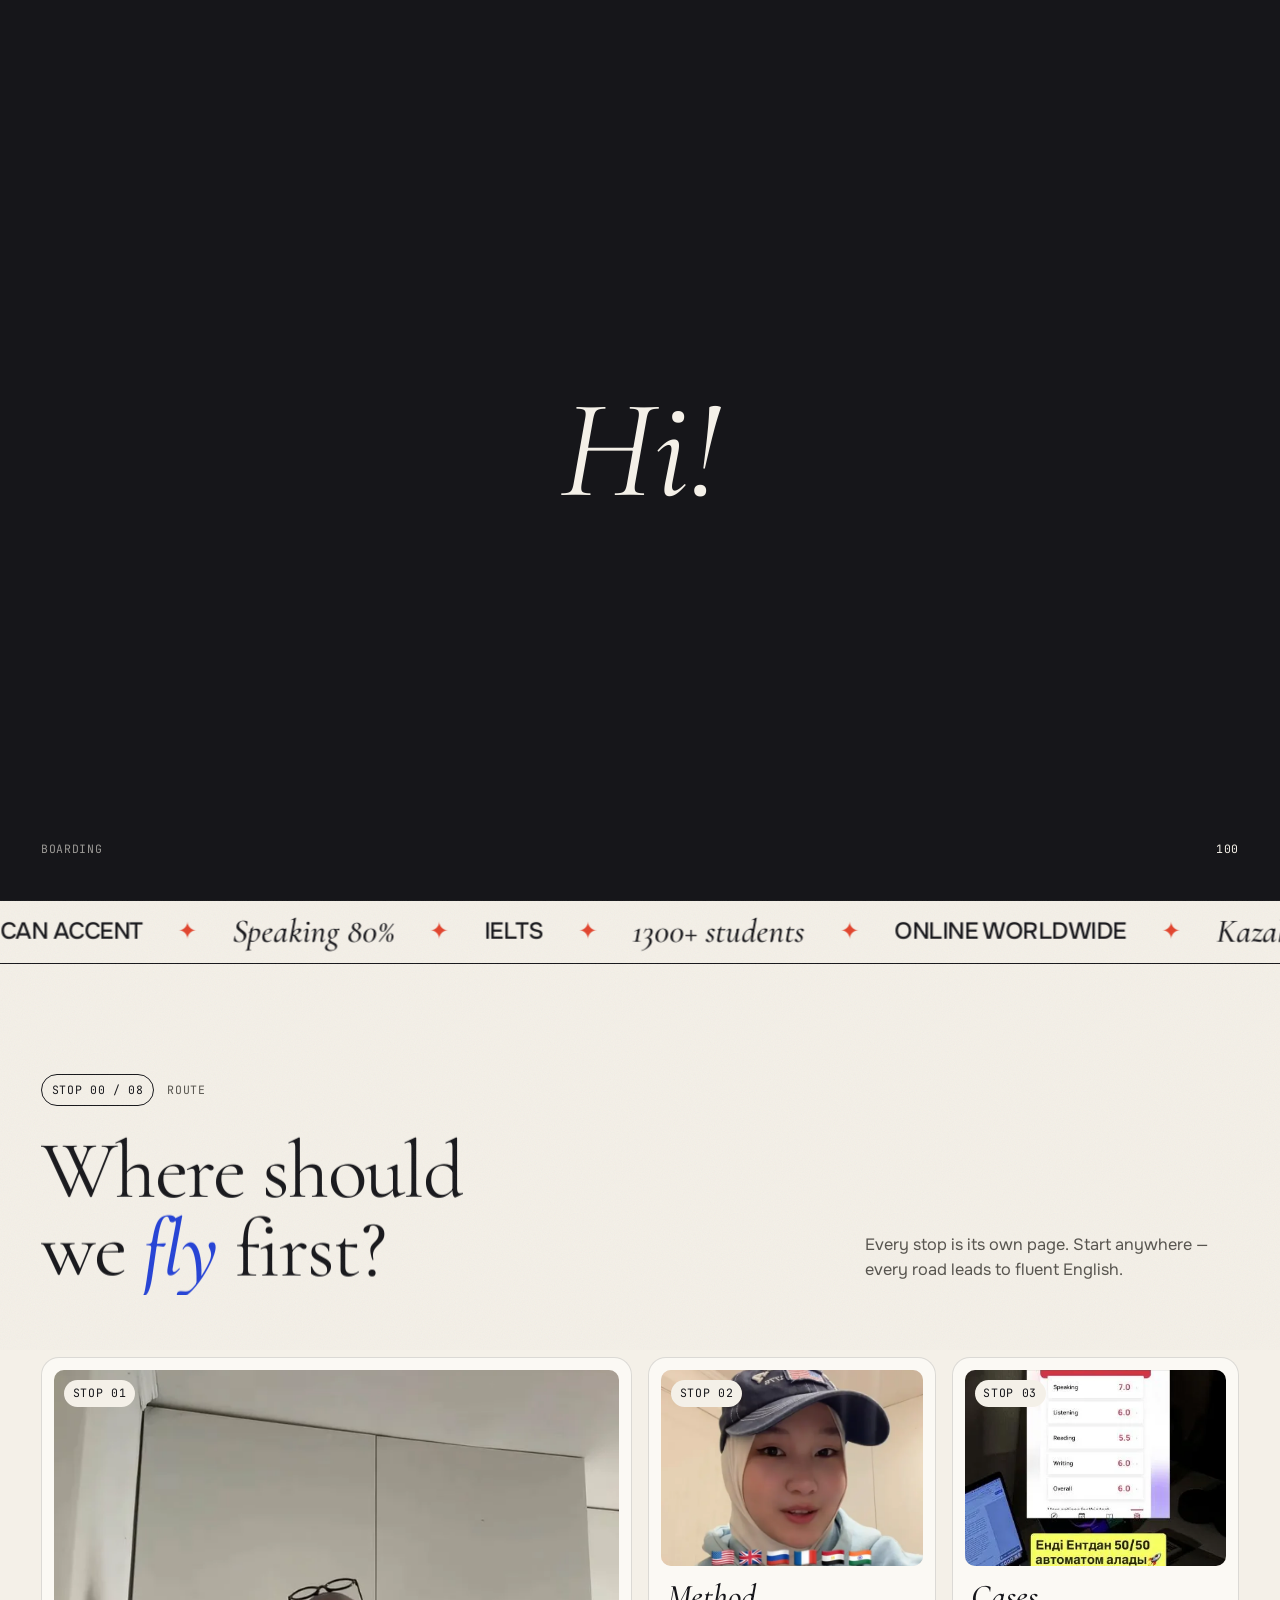
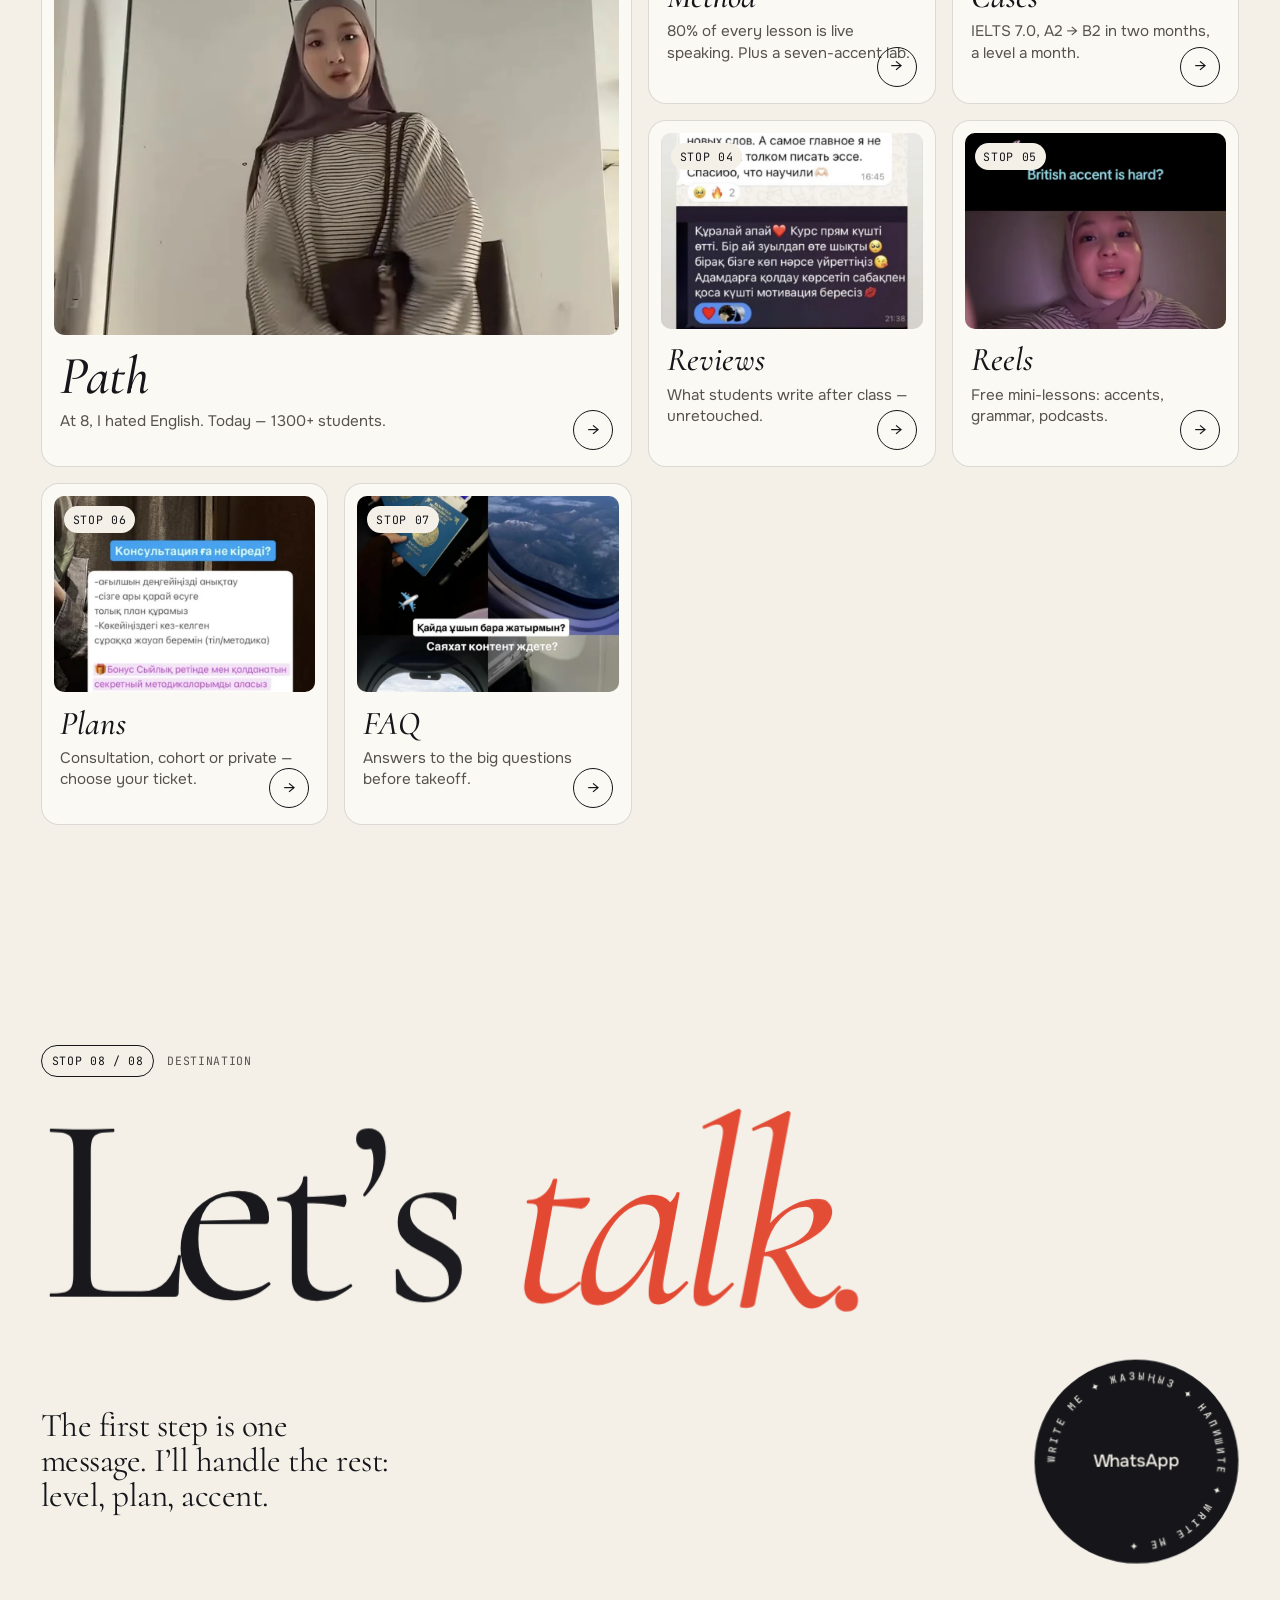
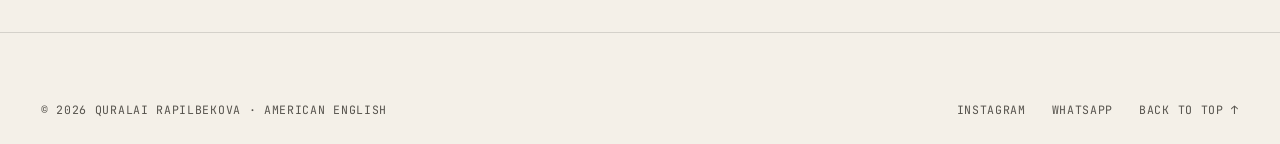
==== index.html @ 3e8ac433 "Quralai portfolio site: multi-page, EN/RU/KZ, cases and reviews Co-Authored-By: Claude Opus 5.5 <nor" ====
<!doctype html>
<html lang="en" data-lang="en">
<head>
<meta charset="utf-8">
<meta name="viewport" content="width=device-width, initial-scale=1">
<title>Quralai — American English coach</title>
<meta name="description" content="Құралай Рапилбекова — преподаватель американского английского. 1300+ учеников по всему миру, 80% урока — живая речь. Консультации, потоки, индивидуальные занятия онлайн.">
<meta property="og:title" content="Quralai — American English coach">
<meta property="og:description" content="Американский английский, на котором вы наконец заговорите. 1300+ учеников, 7 языков, онлайн по всему миру.">
<meta property="og:image" content="assets/img/hero-portrait.webp">
<meta name="theme-color" content="#F4F0E8">
<link rel="icon" href="data:image/svg+xml,%3Csvg xmlns='http://www.w3.org/2000/svg' viewBox='0 0 64 64'%3E%3Crect width='64' height='64' rx='32' fill='%2316161A'/%3E%3Ctext x='32' y='44' text-anchor='middle' font-family='Georgia' font-style='italic' font-size='38' fill='%23F4F0E8'%3EQ%3C/text%3E%3C/svg%3E">
<link rel="preconnect" href="https://fonts.googleapis.com">
<link rel="preconnect" href="https://fonts.gstatic.com" crossorigin>
<link href="https://fonts.googleapis.com/css2?family=Caveat:wght@500;700&family=Cormorant:ital,wght@0,400;0,500;0,600;1,400;1,500;1,600&family=JetBrains+Mono:wght@400;500&family=Onest:wght@400;500;600&display=swap" rel="stylesheet">
<script src="assets/js/hide-netlify-badge.js"></script>
<link rel="stylesheet" href="assets/css/style.css?v=8">
</head>
<body class="is-loading">
<span id="page-top"></span>
<div class="curtain" aria-hidden="true"><span class="curtain__word serif-i">Quralai</span></div>


<!-- ============ PRELOADER: greetings ============ -->
<div class="loader" aria-hidden="true">
  <div class="loader__word"><span data-greet>Сәлем</span></div>
  <div class="loader__meta mono"><span>Boarding</span><span class="loader__count">00</span></div>
</div>

<!-- ============ CURSOR ============ -->
<div class="cursor" aria-hidden="true">
  <div class="cursor__ring">
    <svg class="cursor__orbit" viewBox="0 0 120 120"><defs><path id="orbitPath" d="M60,60 m-46,0 a46,46 0 1,1 92,0 a46,46 0 1,1 -92,0"/></defs><text><textPath href="#orbitPath">hello · сәлем · привет · bonjour · hola · hello · сәлем ·</textPath></text></svg>
    <span class="cursor__label"></span>
  </div>
  <div class="cursor__dot"></div>
</div>

<!-- ============ BACKGROUND GLOBE ============ -->
<div class="globe" aria-hidden="true"><canvas id="globe"></canvas></div>
<div class="grain" aria-hidden="true"></div>

<!-- ============ NAV ============ -->
<header class="nav">
  <a href="index.html" class="nav__logo" data-cursor="наверх"><span class="serif-i">Quralai</span><sup class="mono">EN-US</sup></a>
  <nav class="nav__links" aria-label="Разделы">
    <a data-i18n="t0" href="path.html" data-n="01">Путь</a>
    <a data-i18n="t1" href="method.html" data-n="02">Метод</a>
    <a data-i18n="t2" href="cases.html" data-n="03">Кейсы</a>
    <a data-i18n="t3" href="reviews.html" data-n="04">Отзывы</a>
    <a href="reels.html" data-n="05">Reels</a>
    <a data-i18n="t4" href="formats.html" data-n="06">Форматы</a>
    <a href="faq.html" data-n="07">FAQ</a>
  </nav>
  <div class="lang" role="group" aria-label="Language"><button data-lang="en" class="is-on" aria-pressed="true">EN</button><button data-lang="ru" aria-pressed="false">RU</button><button data-lang="kz" aria-pressed="false">KZ</button><i class="lang__pill" aria-hidden="true"></i></div>
  <a class="btn btn--ink btn--sm nav__cta magnetic" href="https://wa.me/77477490495?text=%D0%97%D0%B4%D1%80%D0%B0%D0%B2%D1%81%D1%82%D0%B2%D1%83%D0%B9%D1%82%D0%B5%2C%20%D0%9A%D1%83%D1%80%D0%B0%D0%BB%D0%B0%D0%B9!%20%D0%A5%D0%BE%D1%87%D1%83%20%D0%B7%D0%B0%D0%BF%D0%B8%D1%81%D0%B0%D1%82%D1%8C%D1%81%D1%8F%20%D0%BD%D0%B0%20%D0%BA%D0%BE%D0%BD%D1%81%D1%83%D0%BB%D1%8C%D1%82%D0%B0%D1%86%D0%B8%D1%8E" target="_blank" rel="noopener" data-cursor="WhatsApp"><span class="roll"><span data-i18n="t5">Записаться</span><span data-i18n="t5">Записаться</span></span><i class="arr">↗</i></a>
  <button class="nav__burger" aria-label="Меню" aria-expanded="false"><span></span><span></span></button>
  <!-- flight progress -->
  <div class="flight" aria-hidden="true">
    <div class="flight__track"><div class="flight__fill"></div></div>
    <svg class="flight__plane" viewBox="0 0 24 24"><path d="M21 16v-2l-8-5V3.5a1.5 1.5 0 0 0-3 0V9l-8 5v2l8-2.5V19l-2 1.5V22l3.5-1 3.5 1v-1.5L13 19v-5.5z"/></svg>
  </div>
</header>
<div class="menu" aria-hidden="true">
  <a data-i18n="t0" href="path.html">Путь</a><a data-i18n="t1" href="method.html">Метод</a><a data-i18n="t2" href="cases.html">Кейсы</a><a data-i18n="t3" href="reviews.html">Отзывы</a><a href="reels.html">Reels</a><a data-i18n="t4" href="formats.html">Форматы</a><a href="faq.html">FAQ</a>
  <a class="menu__wa" href="https://wa.me/77477490495" target="_blank" rel="noopener">WhatsApp ↗</a>
</div>

<main id="smooth">
<!-- ================================================= HERO -->
<section class="hero" id="top" data-globe="hero" data-cursor-mode="hello">
  <div class="hero__meta mono">
    <span>№ 001 — American English coach</span>
    <span data-i18n="t6" class="hero__coords">KZ <i>✈</i> US · онлайн по всему миру</span>
  </div>

  <h1 class="hero__title" aria-label="Quralai">
    <span class="hero__word hero__word--l"><span class="split-chars">Qura</span></span>
    <span class="hero__portrait" data-cursor="сәлем!">
      <span class="hero__ring">
        <svg viewBox="0 0 200 200"><defs><path id="ringPath" d="M100,100 m-88,0 a88,88 0 1,1 176,0 a88,88 0 1,1 -176,0"/></defs><text><textPath href="#ringPath">AMERICAN ENGLISH ✦ 1300+ STUDENTS ✦ 7 LANGUAGES ✦ SINCE AGE 15 ✦ </textPath></text></svg>
      </span>
      <span class="hero__oval"><img src="assets/img/hero-portrait.webp" alt="Құралай Рапилбекова" width="760" height="1089"></span>
      <span data-i18n="t7" class="hero__tag hand">это я, Құралай ✦</span>
    </span>
    <span class="hero__word hero__word--r"><span class="split-chars">lai</span></span>
  </h1>

  <div class="hero__bottom">
    <div class="hero__pitch">
      <p data-i18n="t8" class="hero__lead reveal-lines">Американский английский, на котором вы <em>наконец заговорите.</em></p>
      <p data-i18n="t9" class="hero__sub">Мне 19. Преподаю с 15 лет, обучила 1300+ учеников по всему миру. 80% урока — живая речь, поэтому через месяц вы не «знаете правила», а говорите.</p>
      <div class="hero__ctas">
        <a class="btn btn--ink magnetic" href="formats.html" data-cursor="форматы"><span class="roll"><span data-i18n="t10">Выбрать формат</span><span data-i18n="t10">Выбрать формат</span></span><i class="arr">→</i></a>
        <a class="btn btn--ghost magnetic" href="reels.html" data-cursor="смотреть"><span class="roll"><span data-i18n="t11">Бесплатные уроки</span><span data-i18n="t11">Бесплатные уроки</span></span><i class="arr">▶</i></a>
      </div>
    </div>

    <div class="hero__scroll mono" aria-hidden="true"><span data-i18n="t12">Листайте — начинаем полёт</span><i></i></div>

    <ul class="hero__stats">
      <li><b class="serif-i" data-count="1300" data-suffix="+">0</b><span data-i18n="t13">учеников<br>по всему миру</span></li>
      <li><b class="serif-i" data-count="7">0</b><span data-i18n="t14">языков<br>говорю и учу</span></li>
      <li><b class="serif-i" data-count="17.4" data-decimals="1" data-suffix="k">0</b><span data-i18n="t15">подписчиков<br>в Instagram</span></li>
    </ul>
  </div>

  <!-- floating artefacts -->
  <a class="float float--stamp" href="reels.html" data-depth="0.6" data-cursor="акценты">
    <span class="stamp-photo"><img src="assets/img/reels/DeqsfLrNVRi.webp" alt="" loading="lazy"></span>
    <span data-i18n="t16" class="mono">Гарвард бесплатно? · reels</span>
  </a>
  <div data-i18n="t17" class="float float--note hand" data-depth="1.1">с 8 лет в английском,<br>с 15 — учу других ✦</div>
  <div class="float float--seal" data-depth="0.4">
    <svg viewBox="0 0 160 160"><defs><path id="sealPath" d="M80,80 m-62,0 a62,62 0 1,1 124,0 a62,62 0 1,1 -124,0"/></defs><circle cx="80" cy="80" r="76" fill="none" stroke="currentColor" stroke-width="1.5"/><circle cx="80" cy="80" r="48" fill="none" stroke="currentColor" stroke-width="1" stroke-dasharray="3 4"/><text><textPath href="#sealPath">SPEAKING 80% ✦ APPROVED ✦ SPEAKING 80% ✦ APPROVED ✦</textPath></text><text x="80" y="76" text-anchor="middle" class="seal-big">80%</text><text data-i18n="t18" x="80" y="96" text-anchor="middle" class="seal-small">живой речи</text></svg>
  </div>
</section>

<!-- ================================================= MARQUEE -->
<div class="marquee" aria-hidden="true">
  <div class="marquee__track">
    <span>American accent</span><i>✦</i><span class="serif-i">Speaking 80%</span><i>✦</i><span>IELTS</span><i>✦</i><span data-i18n="t19" class="serif-i">1300+ учеников</span><i>✦</i><span data-i18n="t20">Онлайн по всему миру</span><i>✦</i><span data-i18n="t21" class="serif-i">қазақша / по-русски</span><i>✦</i>
    <span>American accent</span><i>✦</i><span class="serif-i">Speaking 80%</span><i>✦</i><span>IELTS</span><i>✦</i><span data-i18n="t19" class="serif-i">1300+ учеников</span><i>✦</i><span data-i18n="t20">Онлайн по всему миру</span><i>✦</i><span data-i18n="t21" class="serif-i">қазақша / по-русски</span><i>✦</i>
  </div>
</div>

<!-- ================================================= ROUTE (home) -->
<section class="route" id="route" data-globe="path">
  <div class="wrap">
    <div class="sec-head sec-head--split">
      <div>
        <div class="stop mono"><span class="stop__n">Stop 00 / 08</span><span data-i18n="r20">Маршрут</span></div>
        <h2 class="h2 reveal-lines" data-i18n="r21">Куда <em>полетим</em> сначала?</h2>
      </div>
      <p class="sec-head__aside" data-i18n="r22">Каждая остановка — отдельная страница. Начните с любой, все дороги ведут к свободному английскому.</p>
    </div>
    <div class="route__grid">
      <a class="rcard" href="path.html" data-cursor="открыть">
        <span class="rcard__n mono">Stop 01</span>
        <span class="rcard__img"><img src="assets/img/quralai-full-2.webp" alt="" loading="lazy"></span>
        <span class="rcard__t serif-i" data-i18n="r01">Путь</span>
        <span class="rcard__d" data-i18n="r11">В 8 лет я ненавидела английский. Сегодня — 1300+ учеников.</span>
        <span class="rcard__go" aria-hidden="true">→</span>
      </a>
      <a class="rcard" href="method.html" data-cursor="открыть">
        <span class="rcard__n mono">Stop 02</span>
        <span class="rcard__img"><img src="assets/img/reels/DepjRBNNou3.webp" alt="" loading="lazy"></span>
        <span class="rcard__t serif-i" data-i18n="r02">Метод</span>
        <span class="rcard__d" data-i18n="r12">80% урока — живая речь. И лаборатория семи акцентов.</span>
        <span class="rcard__go" aria-hidden="true">→</span>
      </a>
      <a class="rcard" href="cases.html" data-cursor="открыть">
        <span class="rcard__n mono">Stop 03</span>
        <span class="rcard__img"><img src="assets/img/stories/ielts-4.webp" alt="" loading="lazy"></span>
        <span class="rcard__t serif-i" data-i18n="r03">Кейсы</span>
        <span class="rcard__d" data-i18n="r13">IELTS 7.0, A2 → B2 за два месяца, уровень за месяц.</span>
        <span class="rcard__go" aria-hidden="true">→</span>
      </a>
      <a class="rcard" href="reviews.html" data-cursor="открыть">
        <span class="rcard__n mono">Stop 04</span>
        <span class="rcard__img"><img src="assets/img/stories/review-1.webp" alt="" loading="lazy"></span>
        <span class="rcard__t serif-i" data-i18n="r04">Отзывы</span>
        <span class="rcard__d" data-i18n="r14">Что ученики пишут после урока — без ретуши.</span>
        <span class="rcard__go" aria-hidden="true">→</span>
      </a>
      <a class="rcard" href="reels.html" data-cursor="открыть">
        <span class="rcard__n mono">Stop 05</span>
        <span class="rcard__img"><img src="assets/img/reels/DfK4L0IN_va.webp" alt="" loading="lazy"></span>
        <span class="rcard__t serif-i" data-i18n="r05">Reels</span>
        <span class="rcard__d" data-i18n="r15">Бесплатные мини-уроки: акценты, грамматика, подкасты.</span>
        <span class="rcard__go" aria-hidden="true">→</span>
      </a>
      <a class="rcard" href="formats.html" data-cursor="открыть">
        <span class="rcard__n mono">Stop 06</span>
        <span class="rcard__img"><img src="assets/img/stories/consult-2.webp" alt="" loading="lazy"></span>
        <span class="rcard__t serif-i" data-i18n="r06">Форматы</span>
        <span class="rcard__d" data-i18n="r16">Консультация, поток или индивидуально — выберите билет.</span>
        <span class="rcard__go" aria-hidden="true">→</span>
      </a>
      <a class="rcard" href="faq.html" data-cursor="открыть">
        <span class="rcard__n mono">Stop 07</span>
        <span class="rcard__img"><img src="assets/img/stories/vietnam-1.webp" alt="" loading="lazy"></span>
        <span class="rcard__t serif-i" data-i18n="r07">FAQ</span>
        <span class="rcard__d" data-i18n="r17">Ответы на главные вопросы перед стартом.</span>
        <span class="rcard__go" aria-hidden="true">→</span>
      </a>
    </div>
  </div>
</section>

<!-- ================================================= 08 CONTACT -->
<section class="contact" id="contact" data-globe="contact">
  <div class="wrap">
    <div class="stop mono"><span class="stop__n">Stop 08 / 08</span><span data-i18n="t146">Пункт назначения</span></div>
    <h2 class="contact__title"><span class="split-chars">Let’s</span> <em class="split-chars">talk.</em></h2>
    <div class="contact__row">
      <p data-i18n="t147" class="contact__lead">Первый шаг — одно сообщение. Остальное беру на себя: уровень, план, акцент.</p>
      <a class="contact__orb magnetic" href="https://wa.me/77477490495?text=%D0%97%D0%B4%D1%80%D0%B0%D0%B2%D1%81%D1%82%D0%B2%D1%83%D0%B9%D1%82%D0%B5%2C%20%D0%9A%D1%83%D1%80%D0%B0%D0%BB%D0%B0%D0%B9!" target="_blank" rel="noopener" data-cursor="написать">
        <svg viewBox="0 0 200 200" aria-hidden="true"><defs><path id="orbPath" d="M100,100 m-80,0 a80,80 0 1,1 160,0 a80,80 0 1,1 -160,0"/></defs><text><textPath href="#orbPath">WRITE ME ✦ ЖАЗЫҢЫЗ ✦ НАПИШИТЕ ✦ WRITE ME ✦ </textPath></text></svg>
        <span>WhatsApp</span>
      </a>
    </div>
  </div>
  <footer class="foot wrap mono">
    <span>© 2026 Quralai Rapilbekova · American English</span>
    <span class="foot__links"><a href="https://www.instagram.com/rapilbekova_qr/" target="_blank" rel="noopener">Instagram</a><a href="https://wa.me/77477490495" target="_blank" rel="noopener">WhatsApp</a><a data-i18n="t148" href="#page-top">Наверх ↑</a></span>
  </footer>
</section>

</main>

<!-- ============ STORY VIEWER ============ -->
<div class="viewer" id="viewer" aria-hidden="true" role="dialog" aria-label="Сторис">
  <div class="viewer__bg" data-close></div>
  <div class="viewer__card">
    <div class="viewer__bars"></div>
    <div class="viewer__head"><span class="viewer__avatar"><img src="assets/img/reels/DepjRBNNou3.webp" alt=""></span><b>rapilbekova_qr</b><span class="viewer__title mono"></span><button class="viewer__x" data-close aria-label="Закрыть">✕</button></div>
    <img class="viewer__img" alt="">
    <button class="viewer__prev" aria-label="Назад"></button><button class="viewer__next" aria-label="Вперёд"></button>
  </div>
</div>

<!-- ============ VIDEO MODAL ============ -->
<div class="vmodal" id="vmodal" aria-hidden="true" role="dialog" aria-label="Видео">
  <div class="vmodal__bg" data-close></div>
  <div class="vmodal__card">
    <video controls playsinline></video>
    <div class="vmodal__meta"><span class="vmodal__title serif-i"></span><a data-i18n="t149" class="mono vmodal__ig" target="_blank" rel="noopener">Открыть в Instagram ↗</a></div>
    <button class="vmodal__x" data-close aria-label="Закрыть">✕</button>
  </div>
</div>

<script src="assets/js/vendor/gsap.min.js"></script>
<script src="assets/js/vendor/ScrollTrigger.min.js"></script>
<script src="assets/js/vendor/lenis.min.js"></script>
<script src="assets/js/i18n-en.js?v=8"></script>
<script src="assets/js/i18n.js?v=8"></script>
<script src="assets/js/main.js?v=8"></script>
</body>
</html>
---- assets/css/style.css ----
/* =========================================================
   QURALAI — American English coach
   Light editorial · airmail / passport motif · golden ratio
   ========================================================= */

:root {
  --paper: #F4F0E8;
  --paper-2: #ECE6DA;
  --card: #FBF9F4;
  --ink: #16161A;
  --ink-2: #56534D;
  --ink-3: #8C877D;
  --line: rgba(22, 22, 26, .14);
  --blue: #2442D6;
  --red: #E2432C;
  --sky: #CADDEC;
  --butter: #F3E6B8;

  /* golden ratio scale */
  --phi: 1.618;
  --s-2: .382rem;
  --s-1: .618rem;
  --s0: 1rem;
  --s1: 1.618rem;
  --s2: 2.618rem;
  --s3: 4.236rem;
  --s4: 6.854rem;
  --s5: 11.09rem;

  --serif: "Cormorant", "Times New Roman", serif;
  --sans: "Onest", system-ui, -apple-system, sans-serif;
  --mono: "JetBrains Mono", ui-monospace, monospace;
  --hand: "Caveat", cursive;

  --gutter: clamp(16px, 3.2vw, 48px);
  --maxw: 1440px;
  --ease: cubic-bezier(.2, .7, .1, 1);
  --ease-out: cubic-bezier(.16, 1, .3, 1);
  --r: 18px;
}

*, *::before, *::after { box-sizing: border-box; }
html { -webkit-text-size-adjust: 100%; }
html.lenis, html.lenis body { height: auto; }
.lenis.lenis-smooth { scroll-behavior: auto !important; }
.lenis.lenis-stopped { overflow: hidden; }

body {
  margin: 0;
  background: var(--paper);
  color: var(--ink);
  font-family: var(--sans);
  font-size: 16px;
  line-height: 1.55;
  -webkit-font-smoothing: antialiased;
  text-rendering: optimizeLegibility;
  overflow-x: hidden;
}
body.is-loading { overflow: hidden; }
img, video, svg { display: block; max-width: 100%; }
a { color: inherit; text-decoration: none; }
button { font: inherit; color: inherit; background: none; border: 0; padding: 0; cursor: pointer; }
em { font-family: var(--serif); font-style: italic; font-weight: 500; }
::selection { background: var(--ink); color: var(--paper); }

.mono { font-family: var(--mono); font-size: .72rem; letter-spacing: .06em; text-transform: uppercase; }
.serif-i { font-family: var(--serif); font-style: italic; font-weight: 500; }
.hand { font-family: var(--hand); font-weight: 500; }
.wrap { width: 100%; max-width: var(--maxw); margin: 0 auto; padding: 0 var(--gutter); }

/* custom cursor on fine pointers only */
@media (hover: hover) and (pointer: fine) {
  html.has-cursor, html.has-cursor * { cursor: none !important; }
}

/* ---------- grain + globe ---------- */
.grain {
  position: fixed; inset: -50%; z-index: 90; pointer-events: none; opacity: .06;
  background-image: url("data:image/svg+xml,%3Csvg xmlns='http://www.w3.org/2000/svg' width='160' height='160'%3E%3Cfilter id='n'%3E%3CfeTurbulence type='fractalNoise' baseFrequency='.85' numOctaves='3' stitchTiles='stitch'/%3E%3C/filter%3E%3Crect width='100%25' height='100%25' filter='url(%23n)'/%3E%3C/svg%3E");
  animation: grain 1.2s steps(6) infinite;
}
@keyframes grain { 0%{transform:translate(0,0)} 20%{transform:translate(-3%,2%)} 40%{transform:translate(2%,-3%)} 60%{transform:translate(-2%,-1%)} 80%{transform:translate(3%,3%)} 100%{transform:translate(0,0)} }

.globe {
  position: fixed; z-index: 0; pointer-events: none;
  width: min(86vh, 78vw); aspect-ratio: 1;
  left: 50%; top: 50%;
  transform: translate(-50%, -50%);
  opacity: .9;
  will-change: transform, opacity;
}
.globe canvas { width: 100%; height: 100%; }

main { position: relative; z-index: 1; }

/* ---------- page curtain ---------- */
.curtain { position: fixed; inset: 0; z-index: 190; background: var(--ink); display: grid; place-items: center; transform: translateY(100%); pointer-events: none; }
body.is-loading .curtain { transform: none; }
.curtain__word { color: var(--paper); font-size: clamp(3rem, 9vw, 8rem); opacity: .9; }
body.subpage main { padding-top: 96px; }
body.subpage .path { padding-top: 0; }

/* ---------- home route ---------- */
.route { padding: var(--s4) 0; }
.route__grid { display: grid; grid-template-columns: repeat(4, 1fr); gap: var(--s0); }
.rcard {
  position: relative; display: grid; grid-template-rows: auto auto auto 1fr; gap: .5rem; padding: 12px 12px var(--s1);
  background: var(--card); border: 1px solid var(--line); border-radius: var(--r); overflow: hidden;
  transition: transform .6s var(--ease-out), box-shadow .6s var(--ease-out), background .4s;
}
.rcard:first-child { grid-column: span 2; grid-row: span 2; }
.rcard:hover { transform: translateY(-8px) rotate(-.6deg); box-shadow: 0 30px 60px -35px rgba(22,22,26,.45); }
.rcard__n { position: absolute; z-index: 2; top: 22px; left: 22px; padding: .3rem .55rem; border-radius: 999px; background: var(--paper); }
.rcard__img { display: block; aspect-ratio: 4 / 3; overflow: hidden; border-radius: calc(var(--r) - 8px); background: var(--paper-2); }
.rcard:first-child .rcard__img { aspect-ratio: 1 / 1; }
.rcard__img img { width: 100%; height: 100%; object-fit: cover; object-position: 50% 30%; transition: transform 1s var(--ease-out); }
.rcard:hover .rcard__img img { transform: scale(1.08); }
.rcard__t { font-size: clamp(1.8rem, 2.6vw, 2.6rem); line-height: 1; margin: .4rem 6px 0; }
.rcard:first-child .rcard__t { font-size: clamp(2.6rem, 4.2vw, 4.236rem); }
.rcard__d { margin: 0 6px; color: var(--ink-2); font-size: .95rem; line-height: 1.4; }
.rcard__go { position: absolute; right: 18px; bottom: 16px; width: 40px; height: 40px; border-radius: 50%; border: 1px solid var(--ink); display: grid; place-items: center; transition: background .3s, color .3s, transform .5s var(--ease-out); }
.rcard:hover .rcard__go { background: var(--ink); color: var(--paper); transform: rotate(-45deg); }
@media (max-width: 1100px) { .route__grid { grid-template-columns: repeat(2, 1fr); } .rcard:first-child { grid-row: auto; } }
@media (max-width: 899px) { body.subpage main { padding-top: 84px; } }
@media (max-width: 560px) { .route__grid { grid-template-columns: 1fr; } .rcard:first-child { grid-column: auto; } }

/* ---------- loader ---------- */
.loader {
  position: fixed; inset: 0; z-index: 200; background: var(--ink); color: var(--paper);
  display: grid; place-items: center;
}
.loader__word { font-family: var(--serif); font-style: italic; font-size: clamp(3.5rem, 11vw, 10rem); line-height: 1; overflow: hidden; padding: .1em .2em; }
.loader__word span { display: inline-block; }
.loader__meta { position: absolute; left: var(--gutter); right: var(--gutter); bottom: var(--s2); display: flex; justify-content: space-between; color: rgba(244,240,232,.6); }
.loader__count { color: var(--paper); }

/* ---------- cursor ---------- */
.cursor { position: fixed; inset: 0; z-index: 300; pointer-events: none; display: none; opacity: 0; transition: opacity .3s; }
html.has-cursor .cursor { display: block; }
.cursor__dot, .cursor__ring { position: absolute; left: 0; top: 0; will-change: transform; }
.cursor__dot { width: 6px; height: 6px; margin: -3px 0 0 -3px; border-radius: 50%; background: var(--ink); transition: opacity .2s, background .2s; }
.cursor__ring {
  width: 38px; height: 38px; margin: -19px 0 0 -19px; border-radius: 999px;
  border: 1px solid rgba(22,22,26,.45);
  display: grid; place-items: center;
  transition: width .45s var(--ease-out), height .45s var(--ease-out), margin .45s var(--ease-out), background .3s, border-color .3s;
}
.cursor__label { font-family: var(--hand); font-size: 1.3rem; line-height: 1; color: var(--paper); white-space: nowrap; opacity: 0; transform: scale(.6); transition: opacity .25s, transform .4s var(--ease-out); }
.cursor__orbit { position: absolute; inset: -40px; width: calc(100% + 80px); height: calc(100% + 80px); opacity: 0; transition: opacity .4s; animation: spin 9s linear infinite; }
.cursor__orbit text { font-family: var(--mono); font-size: 8.4px; letter-spacing: 1.6px; fill: var(--ink); text-transform: uppercase; }
.cursor.is-label .cursor__ring { width: 96px; height: 96px; margin: -48px 0 0 -48px; background: var(--ink); border-color: var(--ink); }
.cursor.is-label .cursor__label { opacity: 1; transform: scale(1); }
.cursor.is-label .cursor__dot { opacity: 0; }
.cursor.is-hello .cursor__orbit { opacity: .75; }
.cursor.is-link .cursor__ring { width: 58px; height: 58px; margin: -29px 0 0 -29px; border-color: var(--ink); background: rgba(22,22,26,.04); }
.cursor.is-down .cursor__dot { background: var(--red); }
.cursor.is-red .cursor__ring { background: var(--red); border-color: var(--red); }

@keyframes spin { to { transform: rotate(360deg); } }

/* ---------- buttons ---------- */
.btn {
  --h: 54px;
  position: relative; display: inline-flex; align-items: center; gap: .9rem;
  height: var(--h); padding: 0 1.4rem 0 1.6rem; border-radius: 999px;
  font-weight: 500; font-size: .98rem; letter-spacing: -.005em; white-space: nowrap;
  transition: background .35s, color .35s, border-color .35s, transform .35s var(--ease-out);
  overflow: hidden; isolation: isolate;
}
.btn--sm { --h: 44px; font-size: .9rem; padding: 0 1.1rem 0 1.25rem; }
.btn--ink { background: var(--ink); color: var(--paper); }
.btn--red { background: var(--red); color: #fff; }
.btn--ghost { border: 1px solid var(--ink); color: var(--ink); }
.btn::before {
  content: ""; position: absolute; inset: 0; z-index: -1; border-radius: inherit;
  background: var(--blue); transform: translateY(101%); transition: transform .5s var(--ease-out);
}
.btn--ghost::before { background: var(--ink); }
.btn:hover::before { transform: translateY(0); }
.btn--ghost:hover { color: var(--paper); }
.btn .arr { font-style: normal; transition: transform .45s var(--ease-out); }
.btn:hover .arr { transform: translateX(3px) rotate(-8deg); }
.roll { display: inline-grid; overflow: hidden; height: 1.3em; line-height: 1.3em; }
.roll > span { grid-area: 1/1; transition: transform .5s var(--ease-out); }
.roll > span:last-child { transform: translateY(110%); }
.btn:hover .roll > span:first-child, .ig-link:hover .roll > span:first-child { transform: translateY(-110%); }
.btn:hover .roll > span:last-child { transform: translateY(0); }

/* ---------- nav ---------- */
.nav {
  position: fixed; z-index: 100; top: 0; left: 0; right: 0;
  display: flex; align-items: center; gap: var(--s1);
  padding: 18px var(--gutter);
  transition: transform .5s var(--ease-out), background .4s;
}
.nav.is-scrolled { background: rgba(244,240,232,.78); backdrop-filter: blur(14px) saturate(1.2); -webkit-backdrop-filter: blur(14px) saturate(1.2); }
.nav.is-hidden { transform: translateY(-110%); }
.nav__logo { font-size: 1.75rem; line-height: 1; display: flex; align-items: flex-start; gap: .3rem; }
.nav__logo sup { font-size: .55rem; margin-top: .2rem; padding: .15rem .35rem; border: 1px solid var(--ink); border-radius: 4px; }
.lang { position: relative; display: inline-flex; padding: 3px; border: 1px solid var(--ink); border-radius: 999px; flex-shrink: 0; isolation: isolate; }
.lang button { position: relative; z-index: 1; width: 38px; height: 32px; border-radius: 999px; font-family: var(--mono); font-size: .68rem; letter-spacing: .06em; transition: color .4s var(--ease-out); }
.lang button.is-on { color: var(--paper); }
.lang__pill { position: absolute; z-index: 0; left: 3px; top: 3px; width: 38px; height: 32px; border-radius: 999px; background: var(--ink); transition: transform .55s var(--ease-out); }
html[data-lang="ru"] .lang__pill { transform: translateX(38px); }
html[data-lang="kz"] .lang__pill { transform: translateX(76px); }
.nav__links ~ .lang { margin-left: 0; }
main { transition: opacity .26s ease, filter .26s ease; }
body.lang-swap main { opacity: 0; filter: blur(8px); }
.bubble__tr:empty { display: none; }
html[data-lang="ru"] .bubble__tr[data-kz]:not([data-kz=""]) { display: none; }
.nav__links { display: flex; gap: clamp(.8rem, 1.6vw, 1.8rem); margin: 0 auto; font-size: .92rem; }
.nav__links a { position: relative; padding: .3rem 0; color: var(--ink-2); transition: color .3s; }
.nav__links a::before { content: attr(data-n); position: absolute; top: -.55rem; left: 0; font-family: var(--mono); font-size: .55rem; color: var(--ink-3); opacity: 0; transform: translateY(4px); transition: .35s var(--ease-out); }
.nav__links a::after { content: ""; position: absolute; left: 0; right: 0; bottom: 0; height: 1px; background: var(--ink); transform: scaleX(0); transform-origin: right; transition: transform .5s var(--ease-out); }
.nav__links a:hover, .nav__links a.is-active { color: var(--ink); }
.nav__links a:hover::before, .nav__links a.is-active::before { opacity: 1; transform: none; }
.nav__links a:hover::after, .nav__links a.is-active::after { transform: scaleX(1); transform-origin: left; }
.nav__burger { display: none; width: 44px; height: 44px; border-radius: 50%; border: 1px solid var(--ink); position: relative; }
.nav__burger span { position: absolute; left: 13px; right: 13px; height: 1.5px; background: var(--ink); transition: .4s var(--ease-out); }
.nav__burger span:first-child { top: 18px; } .nav__burger span:last-child { top: 25px; }
.nav__burger[aria-expanded="true"] span:first-child { top: 21px; transform: rotate(45deg); }
.nav__burger[aria-expanded="true"] span:last-child { top: 21px; transform: rotate(-45deg); }

.flight { position: absolute; left: var(--gutter); right: var(--gutter); bottom: 0; height: 12px; }
.flight__track { position: absolute; left: 0; right: 0; top: 50%; height: 1px; background-image: linear-gradient(90deg, var(--line) 50%, transparent 50%); background-size: 8px 1px; }
.flight__fill { position: absolute; left: 0; top: 0; bottom: 0; width: 100%; background: var(--ink); transform-origin: left; transform: scaleX(0); }
.flight__plane { position: absolute; top: -1px; left: 0; width: 14px; height: 14px; fill: var(--ink); transform: rotate(90deg); }

.menu {
  position: fixed; inset: 0; z-index: 99; background: var(--paper); padding: 110px var(--gutter) var(--s2);
  display: flex; flex-direction: column; gap: .2rem;
  clip-path: inset(0 0 100% 0); transition: clip-path .7s var(--ease-out);
}
.menu.is-open { clip-path: inset(0 0 0 0); }
.menu a { font-family: var(--serif); font-style: italic; font-size: clamp(2.6rem, 11vw, 4rem); line-height: 1.08; border-bottom: 1px solid var(--line); padding: .2rem 0; }
.menu .menu__wa { margin-top: auto; font-family: var(--mono); font-style: normal; font-size: .9rem; text-transform: uppercase; border: 0; }

/* ---------- section scaffolding ---------- */
section { position: relative; }
.stop { display: inline-flex; align-items: center; gap: .8rem; color: var(--ink-2); margin-bottom: var(--s1); }
.stop__n { padding: .38rem .6rem; border: 1px solid var(--ink); border-radius: 999px; color: var(--ink); }
.h2 { font-family: var(--serif); font-weight: 400; font-size: clamp(2.6rem, 6.4vw, 6.854rem); line-height: .96; letter-spacing: -.02em; margin: 0; max-width: 13ch; }
.h2 em { color: var(--blue); }
.h3 { font-family: var(--serif); font-weight: 400; font-size: clamp(2rem, 3.8vw, 4.236rem); line-height: 1; letter-spacing: -.015em; margin: 0 0 var(--s0); }
.h3 em { color: var(--red); }
.sec-head { margin-bottom: var(--s3); }
.sec-head--split { display: grid; grid-template-columns: 1.618fr 1fr; align-items: end; gap: var(--s2); }
.sec-head__aside { color: var(--ink-2); max-width: 34ch; margin: 0 0 .4rem auto; font-size: 1.02rem; }
.next {
  display: inline-flex; align-items: center; gap: .6rem; margin-top: var(--s3);
  padding: .75rem 1.1rem; border: 1px dashed var(--ink); border-radius: 999px; transition: background .3s, color .3s, gap .4s var(--ease-out);
}
.next:hover { background: var(--ink); color: var(--paper); gap: 1rem; }

/* line/word reveal */
.reveal-lines .w { display: inline-block; overflow: hidden; vertical-align: top; padding-bottom: .08em; margin-bottom: -.08em; }
.reveal-lines .w > span { display: inline-block; will-change: transform; }
.split-chars .c { display: inline-block; will-change: transform; }

/* =========================================================
   HERO
   ========================================================= */
.hero {
  min-height: 100svh; padding: 96px var(--gutter) var(--s1);
  display: grid; grid-template-rows: auto 1fr auto; gap: var(--s0);
  overflow: hidden;
}
.hero__meta { display: flex; justify-content: space-between; color: var(--ink-2); border-top: 1px solid var(--line); padding-top: .8rem; }
.hero__coords i { font-style: normal; display: inline-block; animation: fly 3.2s var(--ease) infinite; }
@keyframes fly { 0%,100% { transform: translateX(0) } 50% { transform: translateX(6px) } }

.hero__title {
  margin: 0; position: relative;
  display: grid; grid-template-columns: 1fr auto 1fr; align-items: center;
  font-family: var(--serif); font-weight: 400; font-style: italic;
  font-size: clamp(5rem, min(17.5vw, 34vh), 20rem); line-height: .78; letter-spacing: -.045em;
}
.hero__word { position: relative; z-index: 2; display: block; white-space: nowrap; }
.hero__word--l { text-align: right; margin-right: .02em; transform: translateY(-.16em); }
.hero__word--r { text-align: left; margin-left: -.08em; transform: translateY(.2em); z-index: 3; }
.hero__word .c { transform-origin: 50% 100%; }

.hero__portrait {
  --w: clamp(150px, min(16vw, 30vh), 280px);
  position: relative; z-index: 2; width: var(--w); aspect-ratio: 1 / 1.618; display: block;
}
.hero__oval {
  position: absolute; inset: 0; border-radius: 999px; overflow: hidden; display: block;
  background: var(--sky);
  box-shadow: 0 40px 80px -40px rgba(22,22,26,.45);
  transform: translateZ(0);
}
.hero__oval img { width: 100%; height: 100%; object-fit: cover; object-position: 50% 30%; transform: scale(1.04); }
.hero__ring { position: absolute; left: 50%; top: 50%; width: 152%; aspect-ratio: 1; transform: translate(-50%, -50%); display: block; pointer-events: none; }
.hero__ring svg { width: 100%; height: 100%; animation: spin 26s linear infinite; }
.hero__ring text { font-family: var(--mono); font-style: normal; font-size: 9.6px; letter-spacing: 2.2px; fill: var(--ink); }
.hero__tag {
  position: absolute; z-index: 4; left: -78%; bottom: -4%; font-style: normal; letter-spacing: 0;
  font-size: clamp(1.2rem, 1.7vw, 1.7rem); line-height: 1; color: var(--blue); transform: rotate(-7deg); white-space: nowrap;
}
.hero__tag::after { content: "↗"; font-family: var(--sans); font-size: .8em; margin-left: .3em; }

.hero__bottom {
  display: grid; grid-template-columns: 1.618fr 1fr 1.618fr; align-items: end; gap: var(--s2);
}
.hero__lead { font-family: var(--serif); font-size: clamp(1.7rem, 2.6vw, 2.618rem); line-height: 1.02; letter-spacing: -.015em; margin: 0 0 var(--s0); max-width: 18ch; }
.hero__lead em { color: var(--blue); }
.hero__sub { color: var(--ink-2); margin: 0 0 var(--s1); max-width: 46ch; font-size: .98rem; }
.hero__ctas { display: flex; flex-wrap: wrap; gap: .7rem; }
.hero__scroll { justify-self: center; display: flex; flex-direction: column; align-items: center; gap: .8rem; color: var(--ink-2); text-align: center; }
.hero__scroll i { width: 1px; height: 64px; background: var(--line); position: relative; overflow: hidden; }
.hero__scroll i::after { content: ""; position: absolute; left: 0; top: -40%; width: 1px; height: 40%; background: var(--ink); animation: drip 2s var(--ease) infinite; }
@keyframes drip { to { top: 100%; } }
.hero__stats { list-style: none; padding: 0; margin: 0; display: grid; grid-template-columns: repeat(3, 1fr); border-top: 1px solid var(--ink); }
.hero__stats li { padding: .9rem .6rem 0 0; display: grid; gap: .25rem; }
.hero__stats li + li { padding-left: .9rem; border-left: 1px solid var(--line); }
.hero__stats b { font-size: clamp(2.2rem, 3.6vw, 3.6rem); line-height: .9; font-weight: 400; }
.hero__stats span { font-size: .78rem; color: var(--ink-2); line-height: 1.3; }

/* floating artefacts */
.float { position: absolute; z-index: 4; will-change: transform; }
.float--stamp {
  --r: 5px;
  top: 17%; right: 6%; width: clamp(120px, 10vw, 156px); padding: calc(var(--r) * 2); background: var(--card);
  transform: rotate(7deg);
  -webkit-mask: linear-gradient(#000 0 0) content-box, radial-gradient(var(--r), #0000 98%, #000) var(--r) var(--r) / calc(var(--r) * 3) calc(var(--r) * 3) round;
          mask: linear-gradient(#000 0 0) content-box, radial-gradient(var(--r), #0000 98%, #000) var(--r) var(--r) / calc(var(--r) * 3) calc(var(--r) * 3) round;
  filter: drop-shadow(0 18px 24px rgba(22,22,26,.18));
  transition: transform .6s var(--ease-out);
}
.float--stamp:hover { transform: rotate(0deg) scale(1.06); }
.stamp-photo { display: block; aspect-ratio: 3/4; overflow: hidden; margin-bottom: 6px; }
.stamp-photo img { width: 100%; height: 100%; object-fit: cover; object-position: 50% 40%; }
.float--stamp .mono { display: block; font-size: .52rem; line-height: 1.3; letter-spacing: .04em; }
.float--note {
  top: 15%; left: 3%; padding: 14px 16px 16px; background: var(--butter); font-size: 1.3rem; line-height: 1.1;
  transform: rotate(-5deg); box-shadow: 0 16px 30px -18px rgba(22,22,26,.35);
}
.float--note::before { content: ""; position: absolute; top: -10px; left: 50%; width: 56px; height: 20px; margin-left: -28px; background: rgba(202,221,236,.85); transform: rotate(3deg); }
.float--seal { bottom: 25%; right: 30%; width: clamp(92px, 8vw, 128px); color: var(--red); transform: rotate(-12deg); opacity: .9; }
.float--seal svg { animation: spin 30s linear infinite reverse; }
.float--seal text { font-family: var(--mono); font-size: 9px; letter-spacing: 1.4px; fill: currentColor; }
.float--seal .seal-big { font-family: var(--serif); font-style: italic; font-size: 30px; letter-spacing: 0; }
.float--seal .seal-small { font-family: var(--hand); font-size: 14px; letter-spacing: 0; }

/* =========================================================
   MARQUEE
   ========================================================= */
.marquee { position: relative; z-index: 1; border-block: 1px solid var(--ink); background: var(--paper); overflow: hidden; padding: .9rem 0; }
.marquee__track { display: flex; width: max-content; gap: 2.2rem; align-items: center; font-size: clamp(1.4rem, 2.6vw, 2.4rem); line-height: 1; will-change: transform; }
.marquee__track span { white-space: nowrap; }
.marquee__track span:not(.serif-i) { font-weight: 500; letter-spacing: -.02em; text-transform: uppercase; font-size: .7em; }
.marquee__track i { font-style: normal; color: var(--red); font-size: .7em; }

/* =========================================================
   01 PATH (horizontal pinned)
   ========================================================= */
.path { padding: var(--s4) 0; }
.path__pin { display: flex; align-items: center; gap: var(--s3); padding-left: var(--gutter); min-height: 100vh; }
.path__intro { flex: 0 0 min(460px, 36vw); }
.path__lede { color: var(--ink-2); max-width: 38ch; margin: var(--s1) 0 var(--s0); }
.path__hint { color: var(--ink-3); }
.path__track { display: flex; gap: var(--s2); align-items: center; padding-right: var(--gutter); will-change: transform; }
.tcard {
  flex: 0 0 clamp(250px, 22vw, 320px); position: relative; background: var(--card); border: 1px solid var(--line);
  border-radius: var(--r); padding: 12px 12px var(--s1);
  transition: transform .6s var(--ease-out), box-shadow .6s var(--ease-out);
}
.tcard:hover { transform: translateY(-10px) rotate(-1deg); box-shadow: 0 30px 60px -30px rgba(22,22,26,.35); }
.tcard--up { margin-top: -12vh; }
.tcard__img { aspect-ratio: 1 / 1.18; overflow: hidden; border-radius: calc(var(--r) - 8px); margin-bottom: var(--s0); background: var(--paper-2); }
.tcard__img img { width: 100%; height: 100%; object-fit: cover; object-position: 50% 35%; transform: scale(1.06); transition: transform 1s var(--ease-out); }
.tcard:hover .tcard__img img { transform: scale(1.14); }
.tcard__year { font-size: 5.6rem; line-height: .7; color: var(--blue); position: absolute; right: 18px; top: calc(12px + (100% - 12px) * 0); transform: translateY(-38%); text-shadow: 0 0 0 var(--card); }
.tcard__img + .tcard__year { top: -.4em; right: auto; left: 18px; transform: none; z-index: 2; color: var(--blue); }
.tcard { margin-top: 2.4rem; }
.tcard h3 { font-family: var(--serif); font-weight: 500; font-size: 1.7rem; line-height: 1; margin: 0 6px .5rem; letter-spacing: -.01em; }
.tcard p { margin: 0 6px; color: var(--ink-2); font-size: .94rem; }
.tcard--text { background: var(--ink); color: var(--paper); border-color: var(--ink); padding: var(--s2) var(--s1); min-height: 380px; display: flex; flex-direction: column; justify-content: flex-end; }
.tcard--text .tcard__year { position: static; transform: none; font-size: 9rem; color: var(--butter); margin-bottom: 1.6rem; }
.tcard--text h3 { margin-left: 0; } .tcard--text p { margin-left: 0; color: rgba(244,240,232,.7); }
.tcard__note { position: absolute; top: 22px; right: 18px; font-size: 1.4rem; color: var(--sky); transform: rotate(6deg); }
.tcard--end .next { margin: var(--s0) 6px 0; font-size: .6rem; }

/* =========================================================
   02 METHOD
   ========================================================= */
.method { padding: var(--s4) 0; }
.method__grid { display: grid; grid-template-columns: 1fr 1.618fr; gap: var(--s3); align-items: start; }
.method__photo { margin: 0; position: sticky; top: 110px; }
.method__photo img { width: 100%; aspect-ratio: 1 / 1.618; object-fit: cover; border-radius: 999px 999px var(--r) var(--r); }
.method__photo figcaption { font-size: 1.35rem; color: var(--blue); margin-top: .6rem; transform: rotate(-2deg); max-width: 26ch; line-height: 1.1; }
.principles { list-style: none; margin: 0; padding: 0; border-top: 1px solid var(--ink); }
.principle {
  position: relative; display: grid; grid-template-columns: 3rem 1fr auto; gap: var(--s1); align-items: start;
  padding: var(--s1) 0 var(--s1); border-bottom: 1px solid var(--line); overflow: hidden;
}
.principle::before { content: ""; position: absolute; inset: 0; background: var(--sky); transform: scaleY(0); transform-origin: bottom; transition: transform .6s var(--ease-out); z-index: -1; }
.principle:hover::before { transform: scaleY(1); }
.principle__n { padding-top: .5rem; color: var(--ink-3); transition: color .3s; }
.principle:hover .principle__n { color: var(--ink); }
.principle h3 { font-family: var(--serif); font-weight: 500; font-size: clamp(1.7rem, 2.6vw, 2.618rem); line-height: 1; margin: 0 0 .5rem; letter-spacing: -.015em; transition: transform .5s var(--ease-out); }
.principle p { margin: 0; color: var(--ink-2); max-width: 46ch; }
.principle:hover h3 { transform: translateX(10px); }
.principle__big { font-size: clamp(3rem, 6vw, 6rem); line-height: .8; color: transparent; -webkit-text-stroke: 1px var(--ink); padding-right: .2rem; transition: color .5s, transform .6s var(--ease-out); }
.principle:hover .principle__big { color: var(--blue); -webkit-text-stroke-color: var(--blue); transform: rotate(-6deg) scale(1.05); }

.lab {
  margin-top: var(--s4); display: grid; grid-template-columns: 1.618fr 1fr; gap: var(--s3); align-items: center;
  background: var(--card); border: 1px solid var(--line); border-radius: calc(var(--r) * 1.6); padding: var(--s3);
  position: relative; overflow: hidden;
}
.lab::before { content: ""; position: absolute; right: -10%; top: -30%; width: 60%; aspect-ratio: 1; border-radius: 50%; background: radial-gradient(closest-side, var(--sky), transparent); opacity: .7; pointer-events: none; }
.lab__copy { position: relative; }
.lab__kicker { color: var(--red); display: block; margin-bottom: var(--s0); }
.lab__copy > p { color: var(--ink-2); max-width: 44ch; }
.lab__chips { display: flex; flex-wrap: wrap; gap: .5rem; margin: var(--s1) 0; }
.chip {
  display: inline-flex; align-items: center; gap: .55rem; padding: .62rem 1rem .62rem .7rem; border-radius: 999px;
  border: 1px solid var(--ink); font-size: .92rem; transition: background .3s, color .3s, transform .4s var(--ease-out);
}
.chip b { font-size: .62rem; padding: .25rem .4rem; border-radius: 999px; background: var(--ink); color: var(--paper); transition: background .3s; }
.chip:hover { transform: translateY(-3px); }
.chip.is-on { background: var(--ink); color: var(--paper); }
.chip.is-on b { background: var(--red); }
.lab__now { display: flex; align-items: center; gap: .6rem; color: var(--ink-2); }
.dot { width: 8px; height: 8px; border-radius: 50%; background: var(--ink-3); }
.lab.is-playing .dot { background: var(--red); animation: pulse 1.2s infinite; }
@keyframes pulse { 0% { box-shadow: 0 0 0 0 rgba(226,67,44,.5) } 100% { box-shadow: 0 0 0 12px rgba(226,67,44,0) } }
.lab__phone { position: relative; justify-self: center; }
.phone {
  position: relative; width: min(300px, 70vw); aspect-ratio: 9 / 16; border-radius: 38px; overflow: hidden;
  background: #000; border: 8px solid var(--ink); box-shadow: 0 40px 80px -40px rgba(22,22,26,.6);
  transform: rotate(3deg); transition: transform .8s var(--ease-out);
}
.lab__phone:hover .phone { transform: rotate(0deg) scale(1.02); }
.phone video { width: 100%; height: 100%; object-fit: cover; }
.phone__bar { position: absolute; left: 14px; right: 14px; top: 12px; height: 3px; border-radius: 3px; background: rgba(255,255,255,.35); overflow: hidden; }
.phone__bar i { position: absolute; inset: 0; background: #fff; transform-origin: left; transform: scaleX(0); }
.lab__wave { position: absolute; left: 50%; bottom: 18px; transform: translateX(-50%); display: flex; gap: 3px; align-items: flex-end; height: 26px; opacity: 0; transition: opacity .3s; }
.lab.is-playing .lab__wave { opacity: 1; }
.lab__wave i { width: 3px; height: 30%; background: #fff; border-radius: 2px; animation: wave 1s ease-in-out infinite; }
.lab__wave i:nth-child(odd) { animation-duration: .8s; } .lab__wave i:nth-child(3n) { animation-duration: 1.3s; }
.lab__wave i:nth-child(2) { animation-delay: -.2s } .lab__wave i:nth-child(4) { animation-delay: -.5s } .lab__wave i:nth-child(6) { animation-delay: -.3s } .lab__wave i:nth-child(8) { animation-delay: -.7s } .lab__wave i:nth-child(10) { animation-delay: -.1s }
@keyframes wave { 50% { height: 100%; } }

/* =========================================================
   03 CASES
   ========================================================= */
.cases { padding: var(--s4) 0; }
.proof { list-style: none; margin: 0 0 var(--s2); padding: 0; display: grid; grid-template-columns: repeat(4, 1fr); border-top: 1px solid var(--ink); }
.proof li { padding: var(--s0) var(--s0) 0 0; display: grid; gap: .3rem; }
.proof li + li { padding-left: var(--s0); border-left: 1px solid var(--line); }
.proof b { font-size: clamp(2.4rem, 4.6vw, 4.6rem); line-height: .9; font-weight: 400; color: var(--ink); letter-spacing: -.02em; white-space: nowrap; }
.proof b i { font-style: normal; font-family: var(--sans); font-size: .45em; color: var(--red); vertical-align: middle; }
.proof span { font-size: .82rem; color: var(--ink-2); }
@media (max-width: 899px) { .proof { grid-template-columns: 1fr 1fr; row-gap: var(--s1); } .proof li:nth-child(3) { padding-left: 0; border-left: 0; } }
.case-list { display: grid; gap: var(--s1); }
.case {
  position: relative; display: grid; grid-template-columns: minmax(180px, 1fr) 1.618fr minmax(220px, 1fr); gap: var(--s2); align-items: center;
  padding: var(--s2); background: var(--card); border: 1px solid var(--line); border-radius: calc(var(--r) * 1.4);
  transition: box-shadow .6s var(--ease-out), background .4s;
  transform-style: preserve-3d;
}
.case:hover { box-shadow: 0 40px 80px -50px rgba(22,22,26,.45); }
.case__metric span { display: block; color: var(--ink-3); margin-bottom: .4rem; }
.case__metric b { display: block; font-size: clamp(4rem, 8vw, 8rem); line-height: .82; font-weight: 400; color: var(--blue); letter-spacing: -.03em; white-space: nowrap; }
.case__metric b i { font-style: normal; font-family: var(--sans); font-size: .4em; color: var(--red); vertical-align: middle; margin: 0 .05em; }
.case__metric small { font-size: .26em; font-family: var(--mono); font-style: normal; letter-spacing: .05em; color: var(--ink-2); margin-left: .2em; }
.case__body h3 { font-family: var(--serif); font-weight: 500; font-size: clamp(1.7rem, 2.6vw, 2.618rem); line-height: 1; margin: 0 0 var(--s0); letter-spacing: -.015em; }
.case__facts { list-style: none; margin: 0 0 var(--s0); padding: 0; display: grid; gap: .35rem; text-transform: none; letter-spacing: 0; font-size: .8rem; }
.case__facts li { display: grid; grid-template-columns: 8.5rem 1fr; border-bottom: 1px dashed var(--line); padding-bottom: .35rem; }
.case__facts span { color: var(--ink-3); text-transform: uppercase; letter-spacing: .06em; font-size: .66rem; padding-top: .1rem; }
.case__quote { font-family: var(--serif); font-style: italic; font-size: 1.3rem; line-height: 1.2; margin: 0; color: var(--ink-2); }
.case__quote .mono { display: block; margin-top: .5rem; font-style: normal; font-size: .6rem; color: var(--ink-3); }
.case__shots { position: relative; height: 300px; }
.case__shots img {
  position: absolute; top: 50%; left: 50%; width: 160px; aspect-ratio: 672 / 1055; object-fit: cover; border-radius: 14px;
  border: 4px solid var(--card); box-shadow: 0 20px 40px -20px rgba(22,22,26,.5);
  transition: transform .8s var(--ease-out);
}
.case__shots img:first-child { transform: translate(-70%, -50%) rotate(-6deg); z-index: 2; }
.case__shots img:last-child { transform: translate(-25%, -48%) rotate(7deg); }
.case:hover .case__shots img:first-child { transform: translate(-100%, -54%) rotate(-12deg); }
.case:hover .case__shots img:last-child { transform: translate(4%, -46%) rotate(12deg); }

/* =========================================================
   04 REVIEWS
   ========================================================= */
.reviews { padding: var(--s4) 0; }
.hl { display: flex; gap: var(--s1); overflow-x: auto; padding: .6rem 0 var(--s2); margin-bottom: var(--s1); scrollbar-width: none; }
.hl::-webkit-scrollbar { display: none; }
.hl__item { flex: 0 0 auto; display: grid; justify-items: center; gap: .5rem; font-size: .8rem; color: var(--ink-2); }
.hl__ring {
  width: 86px; height: 86px; border-radius: 50%; padding: 3px; display: block;
  background: conic-gradient(from 210deg, var(--red), var(--butter), var(--blue), var(--red));
  transition: transform .5s var(--ease-out);
}
.hl__ring img { width: 100%; height: 100%; border-radius: 50%; object-fit: cover; border: 3px solid var(--paper); }
.hl__item:hover .hl__ring { transform: scale(1.08) rotate(8deg); }
.wall { columns: 3 300px; column-gap: var(--s1); }
.bubble {
  break-inside: avoid; margin: 0 0 var(--s1); padding: var(--s1); border-radius: 22px 22px 22px 6px; background: var(--card);
  border: 1px solid var(--line); transition: transform .5s var(--ease-out), box-shadow .5s var(--ease-out);
}
.bubble:hover { transform: translateY(-6px) rotate(-.6deg); box-shadow: 0 30px 50px -35px rgba(22,22,26,.45); }
.bubble blockquote { margin: 0 0 .7rem; font-family: var(--serif); font-size: 1.45rem; line-height: 1.15; letter-spacing: -.01em; }
.bubble__tr { margin: 0 0 .8rem; color: var(--ink-3); font-size: .9rem; }
.bubble figcaption { color: var(--ink-3); font-size: .62rem; }
.bubble--b { background: var(--sky); border-color: transparent; border-radius: 22px 22px 6px 22px; }
.bubble--c { background: var(--ink); color: var(--paper); border-color: var(--ink); }
.bubble--c .bubble__tr, .bubble--c figcaption { color: rgba(244,240,232,.6); }
.bubble--shot { padding: 8px; border-radius: 22px; }
.bubble--shot img { width: 100%; border-radius: 16px; }

/* =========================================================
   05 REELS
   ========================================================= */
.reels { padding: var(--s4) 0; overflow: hidden; }
.reel-rail { overflow: hidden; padding: var(--s0) 0 var(--s2); touch-action: pan-y; }
.reel-track { display: flex; gap: var(--s0); padding: 0 var(--gutter); width: max-content; will-change: transform; user-select: none; }
.reel {
  position: relative; flex: 0 0 clamp(210px, 19vw, 280px); aspect-ratio: 9 / 16; border-radius: 22px; overflow: hidden; background: var(--ink);
  transition: transform .6s var(--ease-out), border-radius .6s var(--ease-out);
}
.reel:nth-child(even) { transform: translateY(28px); }
.reel:hover { transform: translateY(-8px) scale(1.02); border-radius: 30px; }
.reel img, .reel video { position: absolute; inset: 0; width: 100%; height: 100%; object-fit: cover; pointer-events: none; }
.reel video { opacity: 0; transition: opacity .4s; }
.reel.is-playing video { opacity: 1; }
.reel__meta { position: absolute; left: 0; right: 0; bottom: 0; padding: 2.2rem 1rem 1rem; color: #fff; background: linear-gradient(transparent, rgba(0,0,0,.75)); }
.reel__meta b { display: block; font-family: var(--serif); font-style: italic; font-weight: 500; font-size: 1.35rem; line-height: 1.02; margin-bottom: .35rem; }
.reel__meta span { font-family: var(--mono); font-size: .6rem; letter-spacing: .06em; text-transform: uppercase; opacity: .75; }
.reel__likes { position: absolute; top: 12px; left: 12px; padding: .3rem .55rem; border-radius: 999px; background: rgba(255,255,255,.9); color: var(--ink); font-family: var(--mono); font-size: .6rem; }
.reel__likes--hot { background: var(--red); color: #fff; }
.ig-link { display: inline-flex; align-items: center; gap: var(--s0); padding: .9rem 1.4rem; border: 1px solid var(--ink); border-radius: 999px; margin-top: var(--s1); transition: background .3s, color .3s; }
.ig-link .serif-i { font-size: 1.4rem; }
.ig-link:hover { background: var(--ink); color: var(--paper); }
.reels .next { margin-left: var(--s0); }

/* =========================================================
   06 FORMATS — boarding passes
   ========================================================= */
.formats { padding: var(--s4) 0; }
.passes { display: grid; grid-template-columns: repeat(2, 1fr); gap: var(--s1); }
.pass {
  --notch: 14px;
  position: relative; display: grid; grid-template-columns: 1.618fr 1fr; background: var(--card);
  border-radius: 20px; border: 1px solid var(--line);
  transition: transform .6s var(--ease-out), box-shadow .6s var(--ease-out);
}
.pass:hover { transform: translateY(-8px) rotate(-.4deg); box-shadow: 0 40px 70px -45px rgba(22,22,26,.5); }
.pass__main { padding: var(--s2) var(--s1) var(--s1) var(--s2); }
.pass__stub {
  position: relative; padding: var(--s2) var(--s1) var(--s1); display: flex; flex-direction: column; gap: .8rem; align-items: flex-start;
  border-left: 2px dashed var(--line);
}
.pass__stub::before, .pass__stub::after { content: ""; position: absolute; left: calc(-1 * var(--notch) - 1px); width: calc(var(--notch) * 2); height: calc(var(--notch) * 2); border-radius: 50%; background: var(--paper); border: 1px solid var(--line); }
.pass__stub::before { top: calc(-1 * var(--notch) - 1px); clip-path: inset(50% 0 0 0); }
.pass__stub::after { bottom: calc(-1 * var(--notch) - 1px); clip-path: inset(0 0 50% 0); }
.pass__top { display: flex; justify-content: space-between; color: var(--ink-3); padding-bottom: .7rem; border-bottom: 1px solid var(--line); margin-bottom: var(--s0); }
.pass__route { display: flex; align-items: center; gap: var(--s0); margin-bottom: var(--s0); }
.pass__route small { display: block; color: var(--ink-3); font-size: .58rem; }
.pass__route b { font-family: var(--sans); font-weight: 600; font-size: clamp(1.6rem, 2.4vw, 2.3rem); letter-spacing: -.03em; line-height: 1; }
.pass__route i { font-style: normal; flex: 1; text-align: center; position: relative; color: var(--blue); }
.pass__route i::before { content: ""; position: absolute; left: 0; right: 0; top: 50%; border-top: 1px dashed var(--ink-3); z-index: -1; }
.pass h3 { font-family: var(--serif); font-weight: 500; font-size: 1.9rem; line-height: 1; margin: 0 0 .8rem; }
.pass ul { margin: 0; padding: 0; list-style: none; display: grid; gap: .4rem; color: var(--ink-2); font-size: .92rem; }
.pass ul li { padding-left: 1.1rem; position: relative; }
.pass ul li::before { content: "✦"; position: absolute; left: 0; top: .05rem; font-size: .7rem; color: var(--red); }
.pass__price b { display: block; font-size: clamp(1.8rem, 2.6vw, 2.5rem); font-weight: 500; line-height: .95; letter-spacing: -.02em; }
.pass__price span { color: var(--ink-3); font-size: .6rem; }
.pass__price--alt b { font-size: 1.5rem; color: var(--ink-2); }
.pass .btn { margin-top: auto; }
.barcode { width: 100%; height: 30px; background: repeating-linear-gradient(90deg, var(--ink) 0 2px, transparent 2px 4px, var(--ink) 4px 5px, transparent 5px 8px, var(--ink) 8px 11px, transparent 11px 12px); opacity: .8; }
.pass--hot { background: var(--ink); color: var(--paper); border-color: var(--ink); }
.pass--hot .pass__top, .pass--hot .pass__route small, .pass--hot .pass__price span { color: rgba(244,240,232,.55); border-color: rgba(244,240,232,.18); }
.pass--hot ul { color: rgba(244,240,232,.78); }
.pass--hot .pass__route i { color: var(--butter); }
.pass--hot .pass__route i::before { border-color: rgba(244,240,232,.3); }
.pass--hot .pass__stub { border-color: rgba(244,240,232,.2); }
.pass--hot .pass__stub::before, .pass--hot .pass__stub::after { border-color: var(--ink); }
.pass--hot .pass__price--alt b { color: rgba(244,240,232,.7); }
.pass--hot .barcode { background: repeating-linear-gradient(90deg, var(--paper) 0 2px, transparent 2px 4px, var(--paper) 4px 5px, transparent 5px 8px, var(--paper) 8px 11px, transparent 11px 12px); }
.pass__sticker { position: absolute; z-index: 3; top: -16px; right: 28%; padding: .3rem .9rem; background: var(--butter); color: var(--ink); font-size: 1.4rem; transform: rotate(5deg); box-shadow: 0 10px 20px -12px rgba(0,0,0,.5); animation: wiggle 3s var(--ease) infinite; }
@keyframes wiggle { 0%,100% { transform: rotate(5deg) } 50% { transform: rotate(-2deg) translateY(-3px) } }

/* =========================================================
   07 FAQ
   ========================================================= */
.faq { padding: var(--s4) 0; }
.faq__grid { display: grid; grid-template-columns: 1fr 1.618fr; gap: var(--s3); }
.faq__note { font-size: 1.5rem; color: var(--blue); transform: rotate(-3deg); margin-top: var(--s1); }
.acc { border-top: 1px solid var(--ink); }
.acc__item { border-bottom: 1px solid var(--line); }
.acc__item summary { list-style: none; display: flex; justify-content: space-between; align-items: center; gap: var(--s1); padding: var(--s1) 0; font-family: var(--serif); font-size: clamp(1.4rem, 2.2vw, 2rem); line-height: 1.1; letter-spacing: -.01em; transition: padding .4s var(--ease-out), color .3s; }
.acc__item summary::-webkit-details-marker { display: none; }
.acc__item summary:hover { padding-left: .8rem; color: var(--blue); }
.acc__item summary i { flex: 0 0 34px; height: 34px; border-radius: 50%; border: 1px solid var(--ink); position: relative; transition: transform .5s var(--ease-out), background .3s; }
.acc__item summary i::before, .acc__item summary i::after { content: ""; position: absolute; left: 50%; top: 50%; width: 12px; height: 1.5px; margin: -.75px 0 0 -6px; background: var(--ink); transition: transform .5s var(--ease-out), background .3s; }
.acc__item summary i::after { transform: rotate(90deg); }
.acc__item[open] summary i { background: var(--ink); transform: rotate(180deg); }
.acc__item[open] summary i::before, .acc__item[open] summary i::after { background: var(--paper); }
.acc__item[open] summary i::after { transform: rotate(0deg); }
.acc__body { overflow: hidden; }
.acc__body p { margin: 0; padding: 0 0 var(--s1); color: var(--ink-2); max-width: 56ch; }

/* =========================================================
   08 CONTACT
   ========================================================= */
.contact { padding: var(--s4) 0 0; overflow: hidden; }
.contact__title { font-family: var(--serif); font-weight: 400; font-size: clamp(5rem, 21vw, 24rem); line-height: .8; letter-spacing: -.05em; margin: 0 0 var(--s2); white-space: nowrap; }
.contact__title em { color: var(--red); font-weight: 400; }
.contact__row { display: flex; justify-content: space-between; align-items: center; gap: var(--s2); flex-wrap: wrap; }
.contact__lead { font-family: var(--serif); font-size: clamp(1.6rem, 2.6vw, 2.618rem); line-height: 1.05; max-width: 22ch; margin: 0; letter-spacing: -.015em; }
.contact__orb {
  position: relative; width: clamp(170px, 16vw, 230px); aspect-ratio: 1; border-radius: 50%; background: var(--ink); color: var(--paper);
  display: grid; place-items: center; font-weight: 500; font-size: 1.1rem; transition: background .4s;
}
.contact__orb:hover { background: var(--red); }
.contact__orb svg { position: absolute; inset: 0; animation: spin 14s linear infinite; }
.contact__orb text { font-family: var(--mono); font-size: 10px; letter-spacing: 2.6px; fill: currentColor; }
.foot { display: flex; justify-content: space-between; flex-wrap: wrap; gap: var(--s0); padding-top: var(--s3); padding-bottom: var(--s1); margin-top: var(--s3); border-top: 1px solid var(--line); color: var(--ink-2); }
.foot__links { display: flex; gap: var(--s1); }
.foot a:hover { color: var(--ink); text-decoration: underline; text-underline-offset: 3px; }

/* =========================================================
   STORY VIEWER + VIDEO MODAL
   ========================================================= */
.viewer, .vmodal { position: fixed; inset: 0; z-index: 250; display: grid; place-items: center; visibility: hidden; pointer-events: none; }
.viewer.is-open, .vmodal.is-open { visibility: visible; pointer-events: auto; }
.viewer__bg, .vmodal__bg { position: absolute; inset: 0; background: rgba(22,22,26,.82); opacity: 0; transition: opacity .4s; backdrop-filter: blur(6px); }
.is-open .viewer__bg, .is-open .vmodal__bg { opacity: 1; }
.viewer__card {
  position: relative; height: min(88vh, 820px); aspect-ratio: 672 / 1055; max-width: 94vw; border-radius: 20px; overflow: hidden; background: #000;
  transform: translateY(40px) scale(.94); opacity: 0; transition: transform .6s var(--ease-out), opacity .4s;
}
.is-open .viewer__card, .is-open .vmodal__card { transform: none; opacity: 1; }
.viewer__img { width: 100%; height: 100%; object-fit: cover; }
.viewer__bars { position: absolute; z-index: 3; top: 10px; left: 10px; right: 10px; display: flex; gap: 4px; }
.viewer__bars span { flex: 1; height: 3px; border-radius: 3px; background: rgba(255,255,255,.35); overflow: hidden; }
.viewer__bars span i { display: block; height: 100%; background: #fff; transform-origin: left; transform: scaleX(0); }
.viewer__head { position: absolute; z-index: 3; top: 22px; left: 12px; right: 12px; display: flex; align-items: center; gap: .55rem; color: #fff; font-size: .85rem; text-shadow: 0 1px 8px rgba(0,0,0,.5); }
.viewer__avatar { width: 30px; height: 30px; border-radius: 50%; overflow: hidden; border: 1.5px solid #fff; }
.viewer__avatar img { width: 100%; height: 100%; object-fit: cover; }
.viewer__title { opacity: .8; font-size: .6rem; }
.viewer__x, .vmodal__x { margin-left: auto; width: 36px; height: 36px; border-radius: 50%; background: rgba(0,0,0,.35); color: #fff; font-size: .9rem; }
.viewer__prev, .viewer__next { position: absolute; z-index: 2; top: 0; bottom: 0; width: 40%; }
.viewer__prev { left: 0; } .viewer__next { right: 0; }
.vmodal__card { position: relative; height: min(86vh, 800px); aspect-ratio: 9 / 16; max-width: 94vw; border-radius: 22px; overflow: hidden; background: #000; transform: translateY(40px) scale(.94); opacity: 0; transition: transform .6s var(--ease-out), opacity .4s; }
.vmodal__card video { width: 100%; height: 100%; object-fit: cover; }
.vmodal__meta { position: absolute; left: 0; right: 0; top: 0; padding: 1rem 4rem 2rem 1rem; display: grid; gap: .3rem; color: #fff; background: linear-gradient(rgba(0,0,0,.6), transparent); pointer-events: none; }
.vmodal__title { font-size: 1.5rem; line-height: 1; }
.vmodal__ig { pointer-events: auto; font-size: .6rem; opacity: .85; }
.vmodal__x { position: absolute; top: 12px; right: 12px; z-index: 3; }

/* =========================================================
   RESPONSIVE
   ========================================================= */
@media (max-width: 1100px) {
  .nav__links { display: none; }
  .lang, .nav__links ~ .lang { margin-left: auto; } /* base `.nav__links ~ .lang {margin-left:0}` out-specified the old rule: header items were bunched left */
  .nav__burger { display: block; }
  .hero__bottom { grid-template-columns: 1fr 1fr; }
  .hero__scroll { display: none; }
  .float--seal { right: 8%; bottom: 34%; }
  .case { grid-template-columns: 1fr 1.618fr; }
  .case__shots { grid-column: 1 / -1; height: 280px; }
  .passes { grid-template-columns: 1fr; }
  .lab { padding: var(--s2); }
}

@media (max-width: 899px) {
  .hero { padding-top: 90px; }
  .hero__meta .hero__coords { display: none; }
  .hero__title { grid-template-columns: 1fr; justify-items: center; font-size: clamp(5.5rem, 31vw, 12rem); margin-top: var(--s1); }
  .hero__word--l { justify-self: start; margin: 0; transform: none; }
  .hero__word--r { justify-self: end; margin: 0; transform: none; }
  .hero__portrait { --w: 44vw; margin: -.12em 0 -.3em; }
  .hero__tag { left: -34%; bottom: 6%; font-size: 1.15rem; }
  .nav__cta { flex-shrink: 0; padding: 0 1rem; font-size: .85rem; }
  .nav__cta .arr { display: none; }
  .hero__bottom { grid-template-columns: 1fr; gap: var(--s1); }
  .float--stamp { top: 108px; right: 4%; width: 92px; }
  .float--note { display: none; }
  .float--seal { display: none; }

  .path__pin { flex-direction: column; align-items: stretch; padding: 0; min-height: 0; gap: var(--s2); }
  .path__intro { flex: none; padding: 0 var(--gutter); }
  .path__hint { display: none; }
  .path__track { overflow-x: auto; scroll-snap-type: x mandatory; padding: var(--s1) var(--gutter) var(--s1); scrollbar-width: none; }
  .path__track::-webkit-scrollbar { display: none; }
  .tcard { flex-basis: 78vw; scroll-snap-align: center; }
  .tcard--up { margin-top: 0; }
  .tcard--text { min-height: 0; }

  .sec-head--split { grid-template-columns: 1fr; }
  .sec-head__aside { margin: 0; }
  .method__grid { grid-template-columns: 1fr; }
  .method__photo { position: relative; top: 0; max-width: 360px; }
  .principle { grid-template-columns: 2.2rem 1fr; }
  .principle__big { display: none; }
  .lab { grid-template-columns: 1fr; padding: var(--s1); }
  .case { grid-template-columns: 1fr; padding: var(--s1); gap: var(--s1); }
  .case__facts li { grid-template-columns: 6.5rem 1fr; }
  .case__shots { height: 250px; }
  .case__shots img { width: 130px; }
  .pass { grid-template-columns: 1fr; }
  .pass__main { padding: var(--s1); }
  .pass__stub { border-left: 0; border-top: 2px dashed var(--line); padding: var(--s1); }
  .pass__stub::before, .pass__stub::after { top: calc(-1 * var(--notch) - 1px); bottom: auto; }
  .pass__stub::before { left: calc(-1 * var(--notch) - 1px); clip-path: inset(0 0 0 50%); }
  .pass__stub::after { left: auto; right: calc(-1 * var(--notch) - 1px); clip-path: inset(0 50% 0 0); }
  .pass--hot .pass__stub { border-color: rgba(244,240,232,.2); }
  .pass__sticker { right: 18px; }
  .faq__grid { grid-template-columns: 1fr; gap: var(--s1); }
  .reel { flex-basis: 62vw; }
  .reels .next { margin-left: 0; }
  .globe { width: 120vw; }
}

@media (max-width: 480px) {
  .btn { --h: 50px; padding: 0 1.1rem 0 1.25rem; }
  .hero__ctas .btn { flex: 1 1 100%; justify-content: space-between; }
  .nav__cta { display: none; }
  .hero__stats b { font-size: 2rem; }
  .ig-link { flex-wrap: wrap; gap: .4rem .8rem; }
}

@media (prefers-reduced-motion: reduce) {
  *, *::before, *::after { animation-duration: .001ms !important; animation-iteration-count: 1 !important; transition-duration: .001ms !important; }
  .grain { display: none; }
  /* main.js drops .is-loading before gsap.set(yPercent:-100); gsap then reads the CSS
     translateY(100%) as y:844px and the two cancel out, leaving the curtain over the page.
     With reduced motion the curtain is never animated, so just remove it. */
  .curtain { display: none; }
}

/* =========================================================
   MOBILE — type scale, tap targets, rhythm (phones + small tablets)
   Golden-ratio type ladder on phones, base 17px body:
   11 (mono) · 14 (support) · 16–17 (body) · 28–30 (card titles, ×φ) · 45–50 (h2, ×φ) · 72+ (display, ×φ)
   ========================================================= */
@media (max-width: 899px) {
  /* --- header: fits 375px with 44px targets --- */
  .nav { padding: 14px var(--gutter); gap: .75rem; }
  .nav__logo { flex-shrink: 0; padding-block: 8px; }
  .nav__logo sup { font-size: .6875rem; letter-spacing: .04em; padding: .12rem .3rem; white-space: nowrap; }
  .lang button { width: 44px; height: 38px; font-size: .75rem; letter-spacing: .08em; }
  .lang button::after { content: ""; position: absolute; inset: -4px 0; } /* 44×46 hit area, covers the pill's padding */
  .lang__pill { width: 44px; height: 38px; }
  html[data-lang="ru"] .lang__pill { transform: translateX(44px); }
  html[data-lang="kz"] .lang__pill { transform: translateX(88px); }
  .menu { padding-top: 100px; }

  /* --- vertical rhythm: s4 top + s4 bottom left ~220px dead gaps between sections --- */
  .route, .path, .method, .cases, .reviews, .reels, .formats, .faq { padding: var(--s3) 0; }
  body.subpage main > section:first-child { padding-top: var(--s1); }
  .contact { padding-top: var(--s3); }
  .sec-head { margin-bottom: var(--s2); }
  .next { margin-top: var(--s2); min-height: 44px; font-size: .75rem; }
  .foot { margin-top: var(--s2); padding-top: var(--s1); gap: var(--s-1) var(--s1); }
  .foot__links a { display: inline-flex; align-items: center; min-height: 44px; }

  /* --- headings --- */
  .h2 { font-size: clamp(2.75rem, 11.6vw, 3.2rem); line-height: .98; }
  .h3 { font-size: clamp(2rem, 8.6vw, 2.4rem); }
  .hero__lead { font-size: clamp(1.85rem, 8vw, 2.2rem); }
  .rcard__t { font-size: clamp(2rem, 8.6vw, 2.4rem); }
  .rcard:first-child .rcard__t { font-size: clamp(2.6rem, 11.6vw, 3.2rem); }
  .tcard h3, .principle h3 { font-size: 1.85rem; }
  .case__body h3 { font-size: clamp(1.85rem, 8vw, 2.1rem); }
  .pass h3 { font-size: 2.1rem; }
  .acc__item summary { font-size: clamp(1.5rem, 6.4vw, 1.7rem); }
  .contact__lead { font-size: clamp(1.75rem, 7.6vw, 2rem); }

  /* --- body copy ≥16px --- */
  .hero__sub, .sec-head__aside, .path__lede, .lab__copy > p, .principle p, .acc__body p { font-size: 1.0625rem; line-height: 1.55; }
  .rcard__d, .tcard p, .pass ul { font-size: 1rem; line-height: 1.45; }
  .rcard__d { margin-right: 56px; } /* clears the 40px .rcard__go arrow */
  .case__quote { font-size: 1.4rem; }
  .bubble__tr { font-size: .9375rem; line-height: 1.5; }

  /* --- supporting text ≥14px --- */
  .hero__stats span, .proof span, .hl__item { font-size: .875rem; }
  .case__facts { font-size: .8125rem; gap: .45rem; }
  .case__facts li { padding-bottom: .45rem; }
  .btn--sm { font-size: .9375rem; }
  .chip { font-size: .9375rem; min-height: 44px; }

  /* --- mono labels / captions ≥11px --- */
  .case__facts span, .case__quote .mono, .bubble figcaption, .reel__meta span, .reel__likes,
  .pass__route small, .pass__price span, .chip b, .viewer__title, .vmodal__ig, .tcard--end .next { font-size: .6875rem; }
  .case__facts span, .pass__route small, .pass__price span { letter-spacing: .07em; }
  .float--stamp { width: 104px; }
  .float--stamp .mono { font-size: .6875rem; line-height: 1.2; letter-spacing: .03em; }

  /* --- tap targets ≥44px --- */
  .acc__item summary i { flex: 0 0 44px; height: 44px; }
  .viewer__x, .vmodal__x { width: 44px; height: 44px; }

  /* --- card padding / layout --- */
  .path__pin { gap: var(--s0); }
  .principle { gap: var(--s0); }
  .case__facts li { grid-template-columns: 6.8rem 1fr; }
}
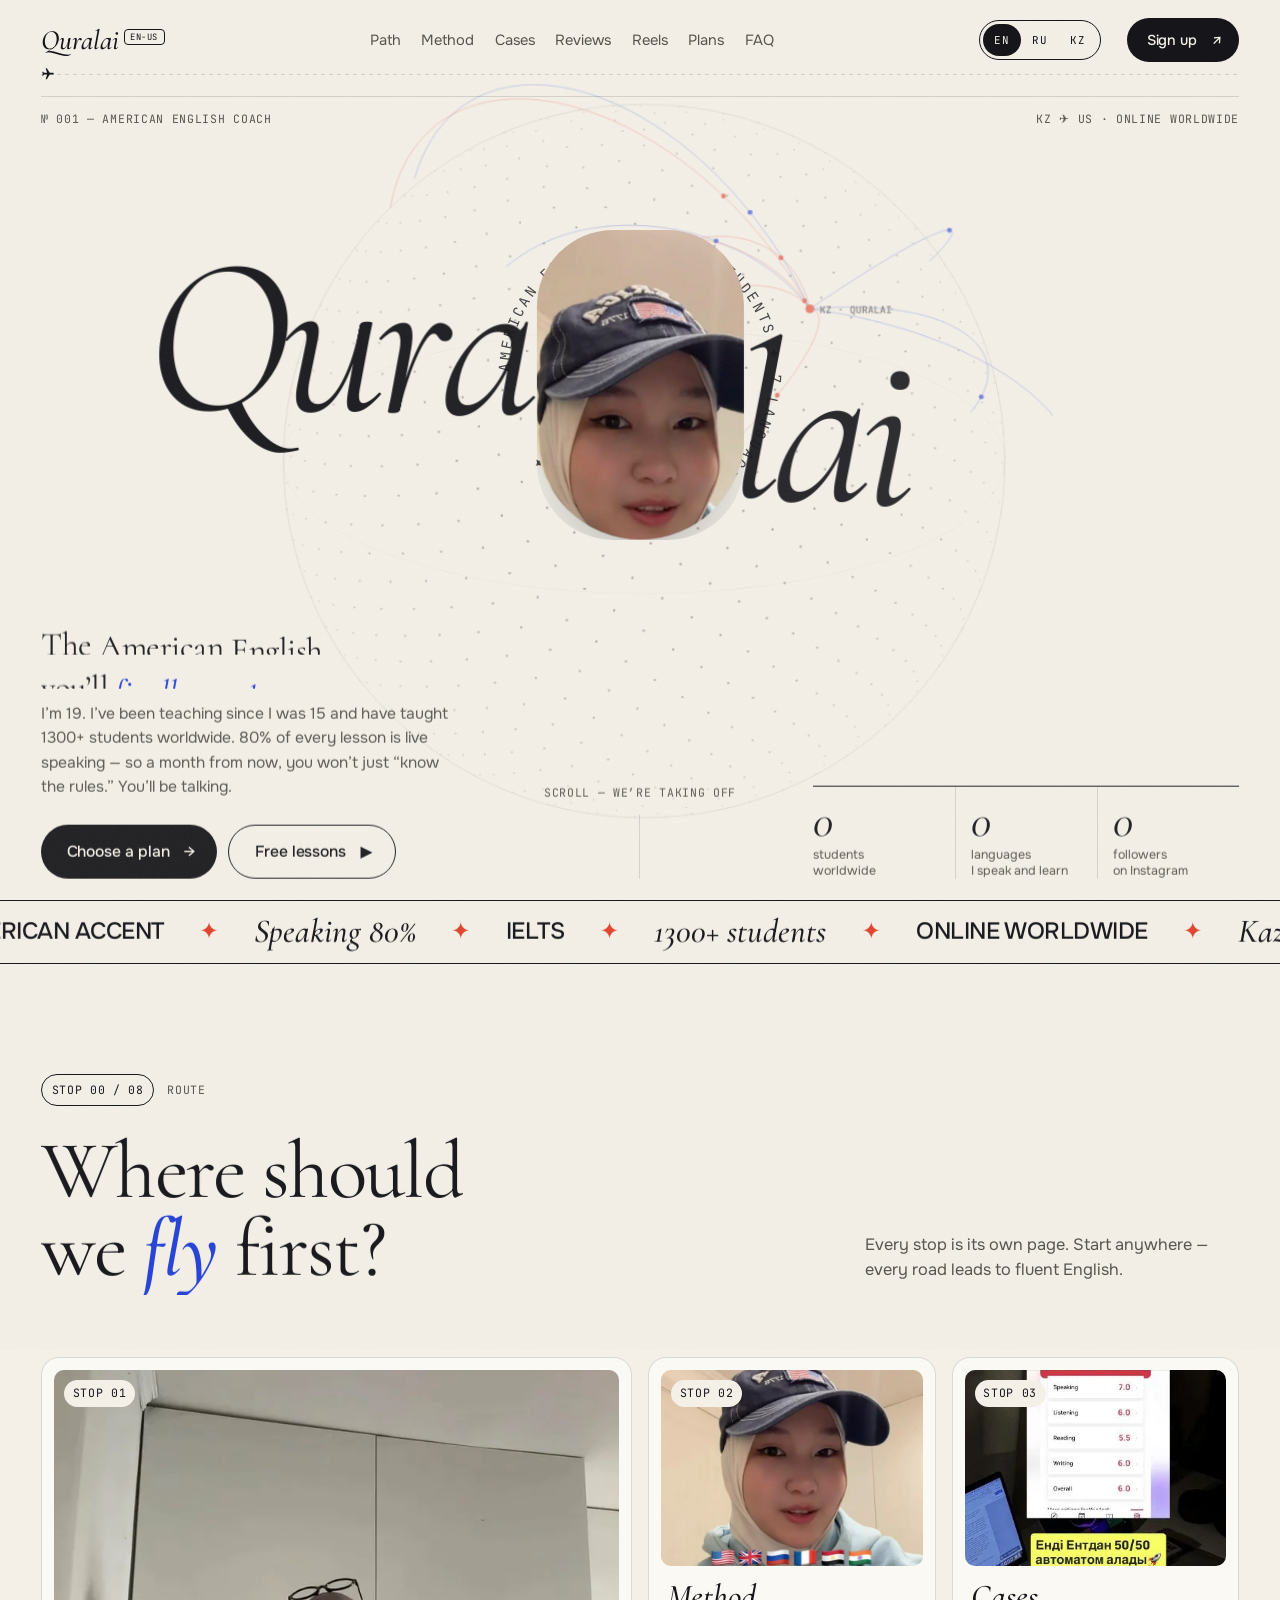
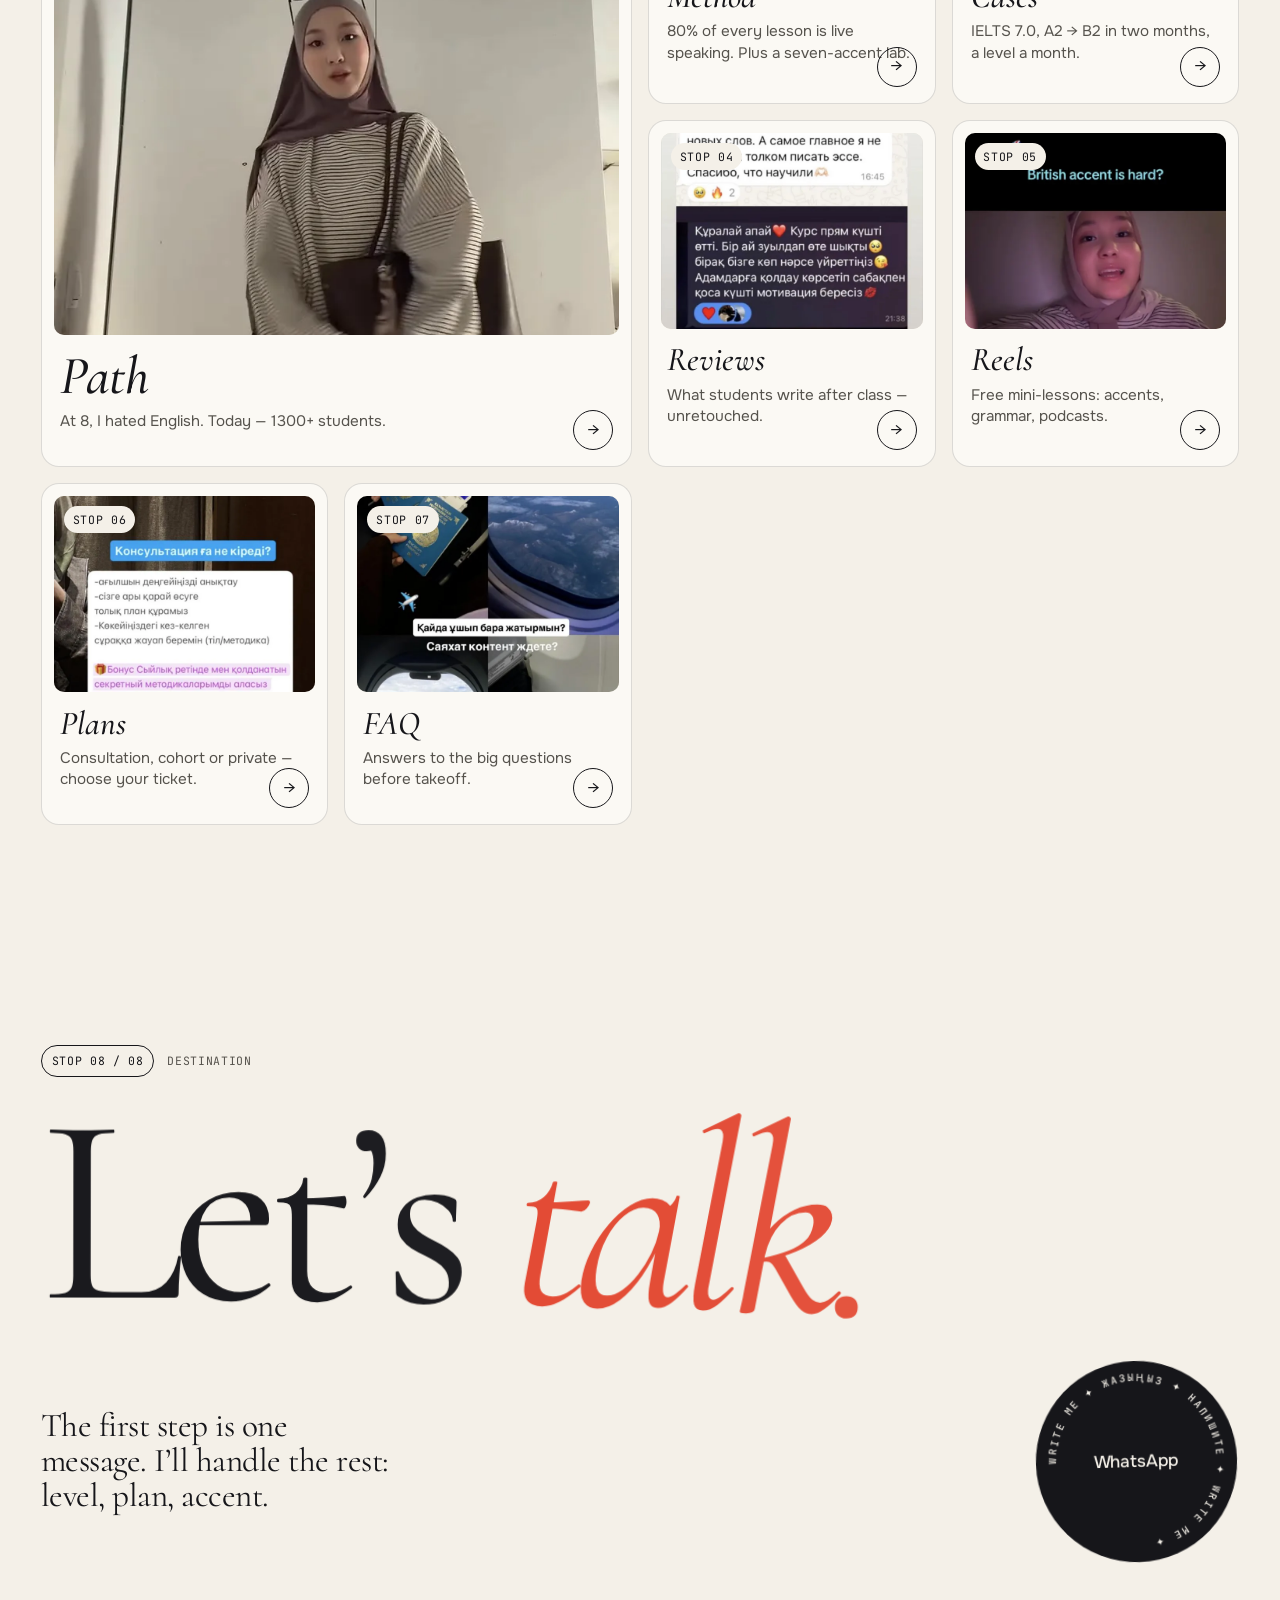
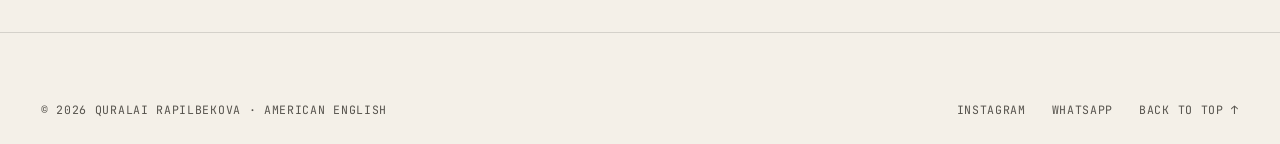
==== commit 258a53f5: "Fix page curtain covering the site; faster 2s opening Co-Authored-By: Claude Opus 5.5 <noreply@anthr" ====
--- a/index.html
+++ b/index.html
@@ -14,7 +14,7 @@
 <link rel="preconnect" href="https://fonts.gstatic.com" crossorigin>
 <link href="https://fonts.googleapis.com/css2?family=Caveat:wght@500;700&family=Cormorant:ital,wght@0,400;0,500;0,600;1,400;1,500;1,600&family=JetBrains+Mono:wght@400;500&family=Onest:wght@400;500;600&display=swap" rel="stylesheet">
 <script src="assets/js/hide-netlify-badge.js"></script>
-<link rel="stylesheet" href="assets/css/style.css?v=8">
+<link rel="stylesheet" href="assets/css/style.css?v=9">
 </head>
 <body class="is-loading">
 <span id="page-top"></span>
@@ -233,8 +233,8 @@
 <script src="assets/js/vendor/gsap.min.js"></script>
 <script src="assets/js/vendor/ScrollTrigger.min.js"></script>
 <script src="assets/js/vendor/lenis.min.js"></script>
-<script src="assets/js/i18n-en.js?v=8"></script>
-<script src="assets/js/i18n.js?v=8"></script>
-<script src="assets/js/main.js?v=8"></script>
+<script src="assets/js/i18n-en.js?v=9"></script>
+<script src="assets/js/i18n.js?v=9"></script>
+<script src="assets/js/main.js?v=9"></script>
 </body>
 </html>
--- a/assets/css/style.css
+++ b/assets/css/style.css
@@ -756,7 +756,7 @@
   /* --- vertical rhythm: s4 top + s4 bottom left ~220px dead gaps between sections --- */
   .route, .path, .method, .cases, .reviews, .reels, .formats, .faq { padding: var(--s3) 0; }
   body.subpage main > section:first-child { padding-top: var(--s1); }
-  .contact { padding-top: var(--s3); }
+  .contact { padding-top: var(--s2); }
   .sec-head { margin-bottom: var(--s2); }
   .next { margin-top: var(--s2); min-height: 44px; font-size: .75rem; }
   .foot { margin-top: var(--s2); padding-top: var(--s1); gap: var(--s-1) var(--s1); }
@@ -792,8 +792,8 @@
   .case__facts span, .case__quote .mono, .bubble figcaption, .reel__meta span, .reel__likes,
   .pass__route small, .pass__price span, .chip b, .viewer__title, .vmodal__ig, .tcard--end .next { font-size: .6875rem; }
   .case__facts span, .pass__route small, .pass__price span { letter-spacing: .07em; }
-  .float--stamp { width: 104px; }
-  .float--stamp .mono { font-size: .6875rem; line-height: 1.2; letter-spacing: .03em; }
+  .float--stamp { width: 110px; }
+  .float--stamp .mono { font-size: .6875rem; line-height: 1.2; letter-spacing: 0; }
 
   /* --- tap targets ≥44px --- */
   .acc__item summary i { flex: 0 0 44px; height: 44px; }
@@ -802,5 +802,7 @@
   /* --- card padding / layout --- */
   .path__pin { gap: var(--s0); }
   .principle { gap: var(--s0); }
-  .case__facts li { grid-template-columns: 6.8rem 1fr; }
-}
+  .case__facts li { grid-template-columns: 6.4rem 1fr; }
+  .method__grid { gap: var(--s2); }
+  .lab { margin-top: var(--s3); }
+}
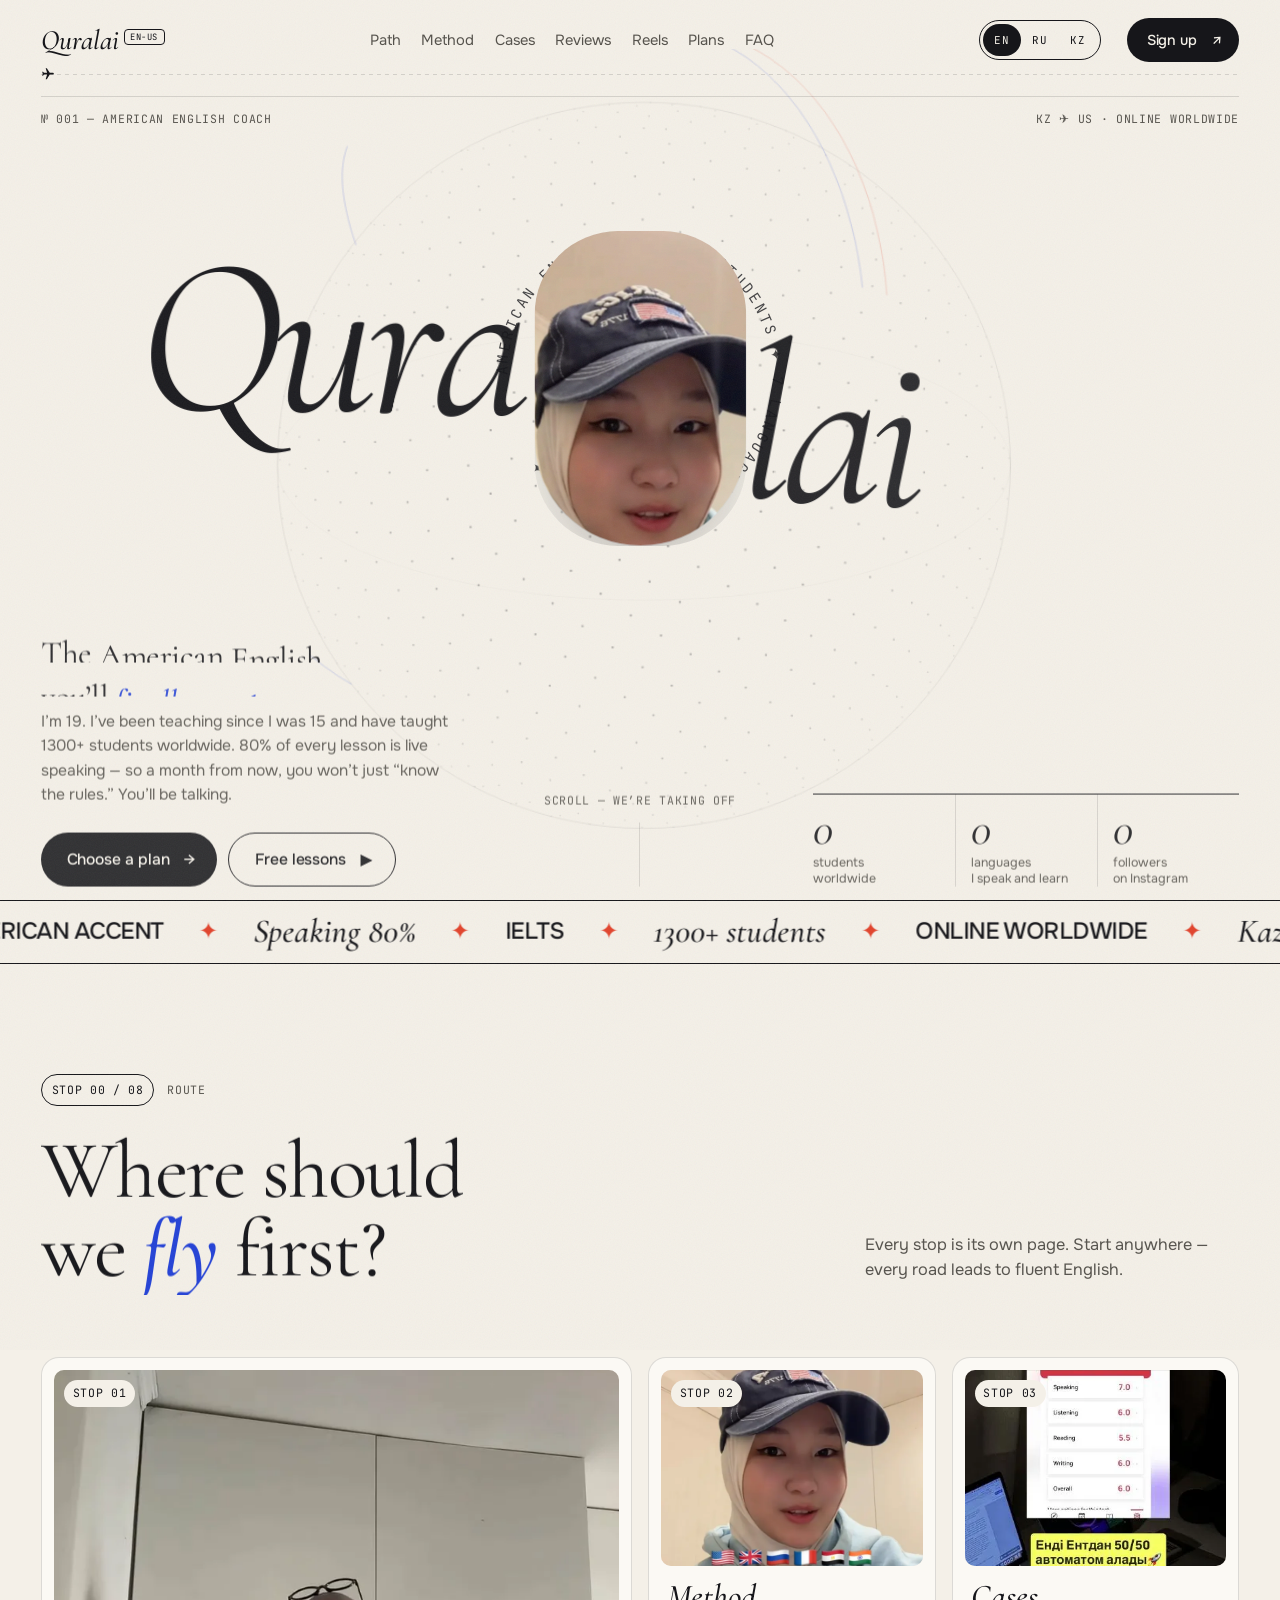
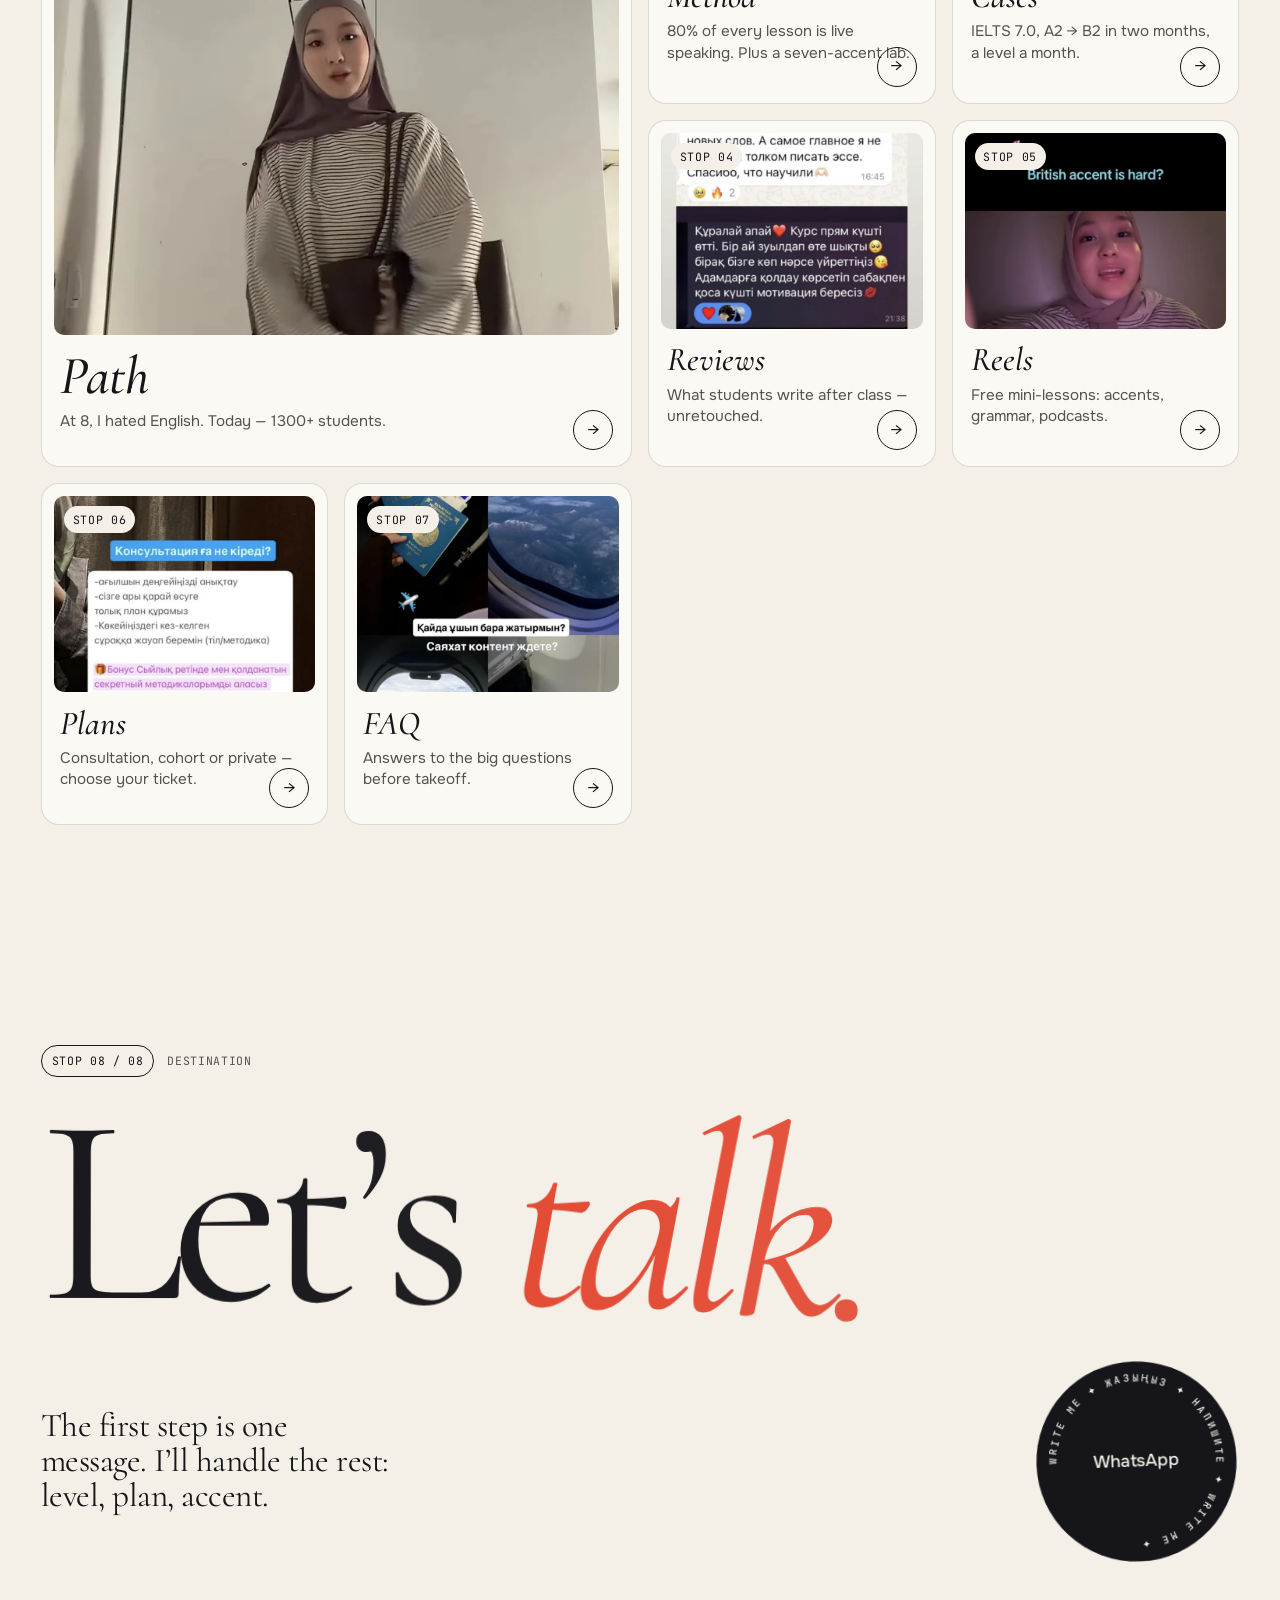
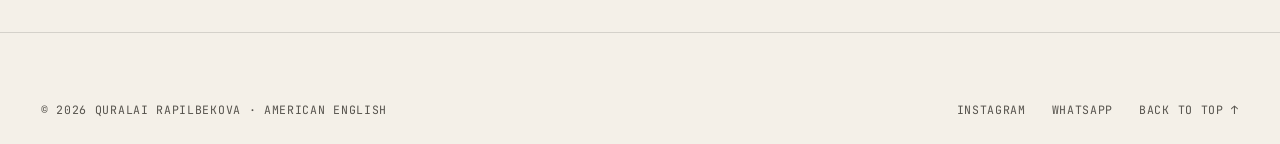
==== commit 2bf429d5: "Mobile pass: larger type, 44px tap targets, header fit, spacing; device-neutral reels hint; readable" ====
--- a/index.html
+++ b/index.html
@@ -14,7 +14,7 @@
 <link rel="preconnect" href="https://fonts.gstatic.com" crossorigin>
 <link href="https://fonts.googleapis.com/css2?family=Caveat:wght@500;700&family=Cormorant:ital,wght@0,400;0,500;0,600;1,400;1,500;1,600&family=JetBrains+Mono:wght@400;500&family=Onest:wght@400;500;600&display=swap" rel="stylesheet">
 <script src="assets/js/hide-netlify-badge.js"></script>
-<link rel="stylesheet" href="assets/css/style.css?v=9">
+<link rel="stylesheet" href="assets/css/style.css?v=10">
 </head>
 <body class="is-loading">
 <span id="page-top"></span>
@@ -233,8 +233,8 @@
 <script src="assets/js/vendor/gsap.min.js"></script>
 <script src="assets/js/vendor/ScrollTrigger.min.js"></script>
 <script src="assets/js/vendor/lenis.min.js"></script>
-<script src="assets/js/i18n-en.js?v=9"></script>
-<script src="assets/js/i18n.js?v=9"></script>
-<script src="assets/js/main.js?v=9"></script>
+<script src="assets/js/i18n-en.js?v=10"></script>
+<script src="assets/js/i18n.js?v=10"></script>
+<script src="assets/js/main.js?v=10"></script>
 </body>
 </html>
--- a/assets/css/style.css
+++ b/assets/css/style.css
@@ -505,7 +505,7 @@
 }
 .bubble:hover { transform: translateY(-6px) rotate(-.6deg); box-shadow: 0 30px 50px -35px rgba(22,22,26,.45); }
 .bubble blockquote { margin: 0 0 .7rem; font-family: var(--serif); font-size: 1.45rem; line-height: 1.15; letter-spacing: -.01em; }
-.bubble__tr { margin: 0 0 .8rem; color: var(--ink-3); font-size: .9rem; }
+.bubble__tr { margin: 0 0 .8rem; color: var(--ink-2); font-size: .9rem; }
 .bubble figcaption { color: var(--ink-3); font-size: .62rem; }
 .bubble--b { background: var(--sky); border-color: transparent; border-radius: 22px 22px 6px 22px; }
 .bubble--c { background: var(--ink); color: var(--paper); border-color: var(--ink); }
@@ -775,7 +775,7 @@
   .contact__lead { font-size: clamp(1.75rem, 7.6vw, 2rem); }
 
   /* --- body copy ≥16px --- */
-  .hero__sub, .sec-head__aside, .path__lede, .lab__copy > p, .principle p, .acc__body p { font-size: 1.0625rem; line-height: 1.55; }
+  .hero__sub, .sec-head__aside, .path__lede, .lab__copy > p:not(.mono), .principle p, .acc__body p { font-size: 1.0625rem; line-height: 1.55; }
   .rcard__d, .tcard p, .pass ul { font-size: 1rem; line-height: 1.45; }
   .rcard__d { margin-right: 56px; } /* clears the 40px .rcard__go arrow */
   .case__quote { font-size: 1.4rem; }
